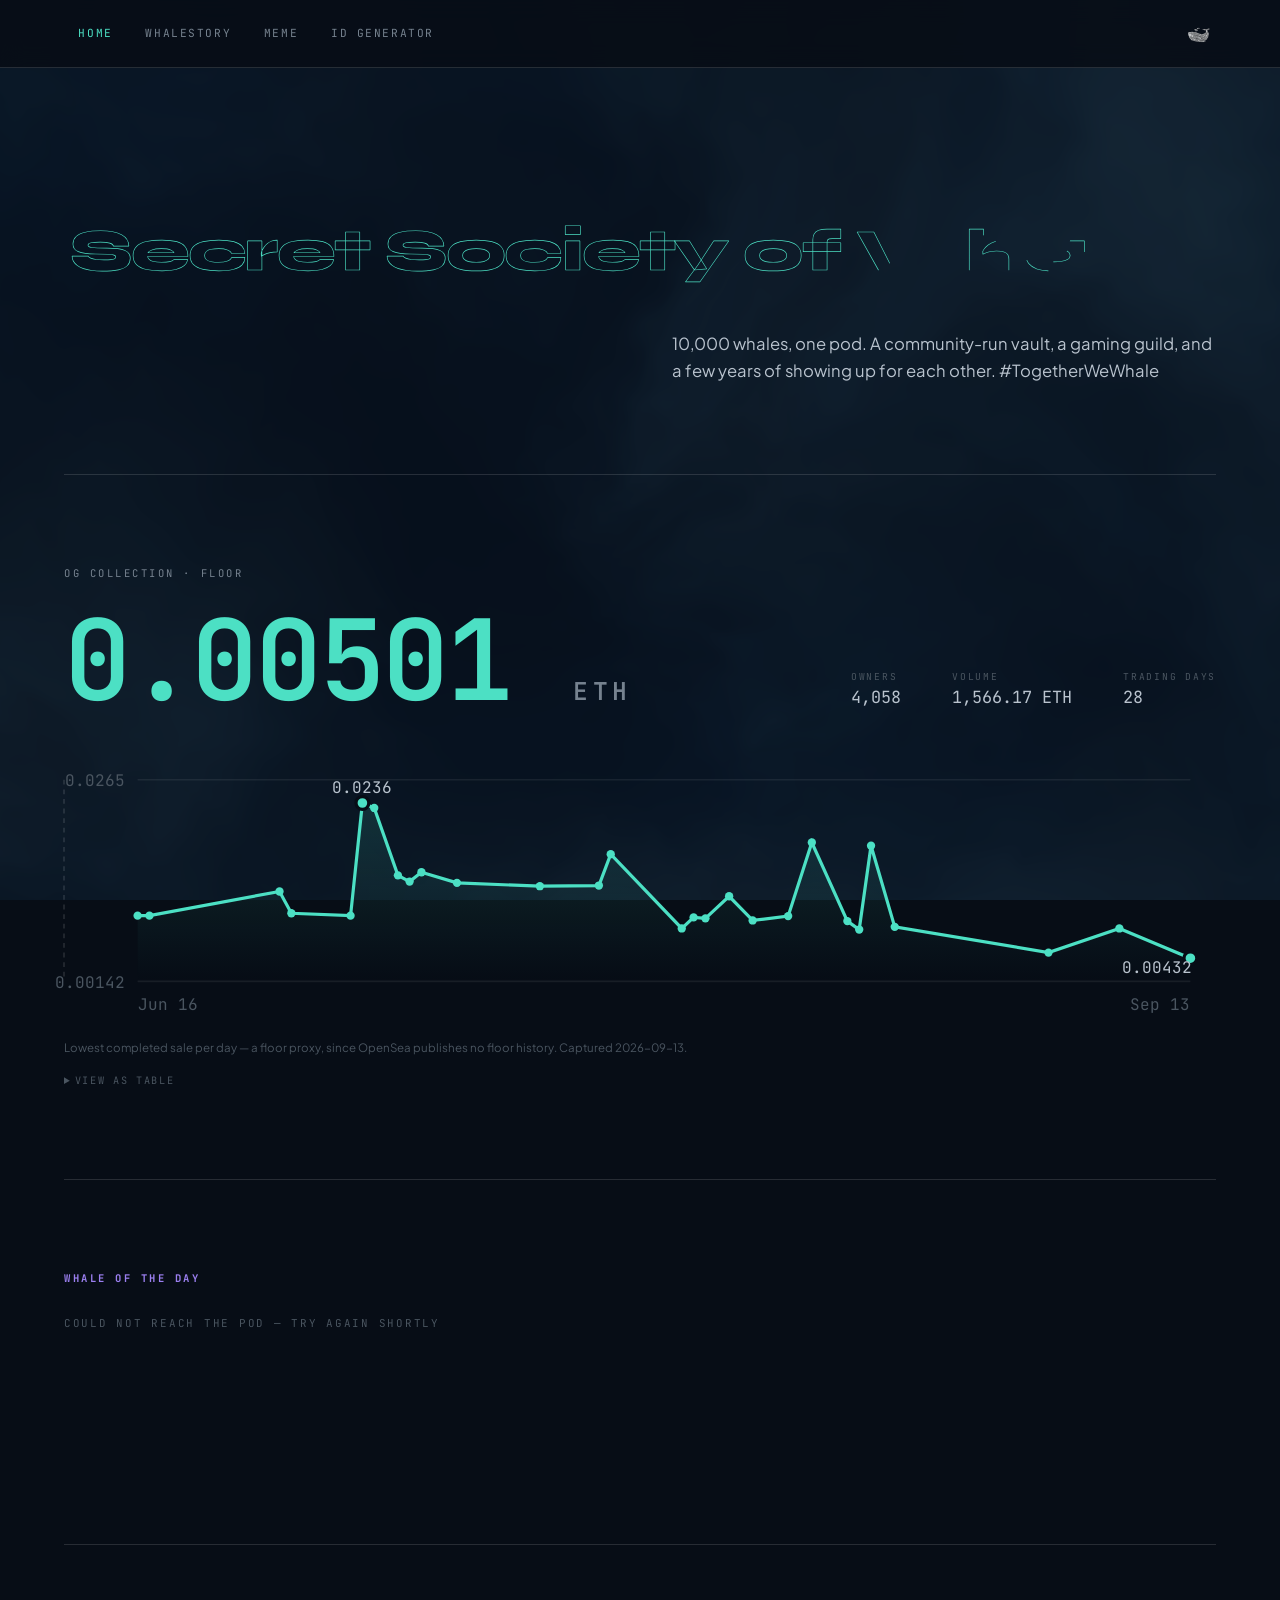
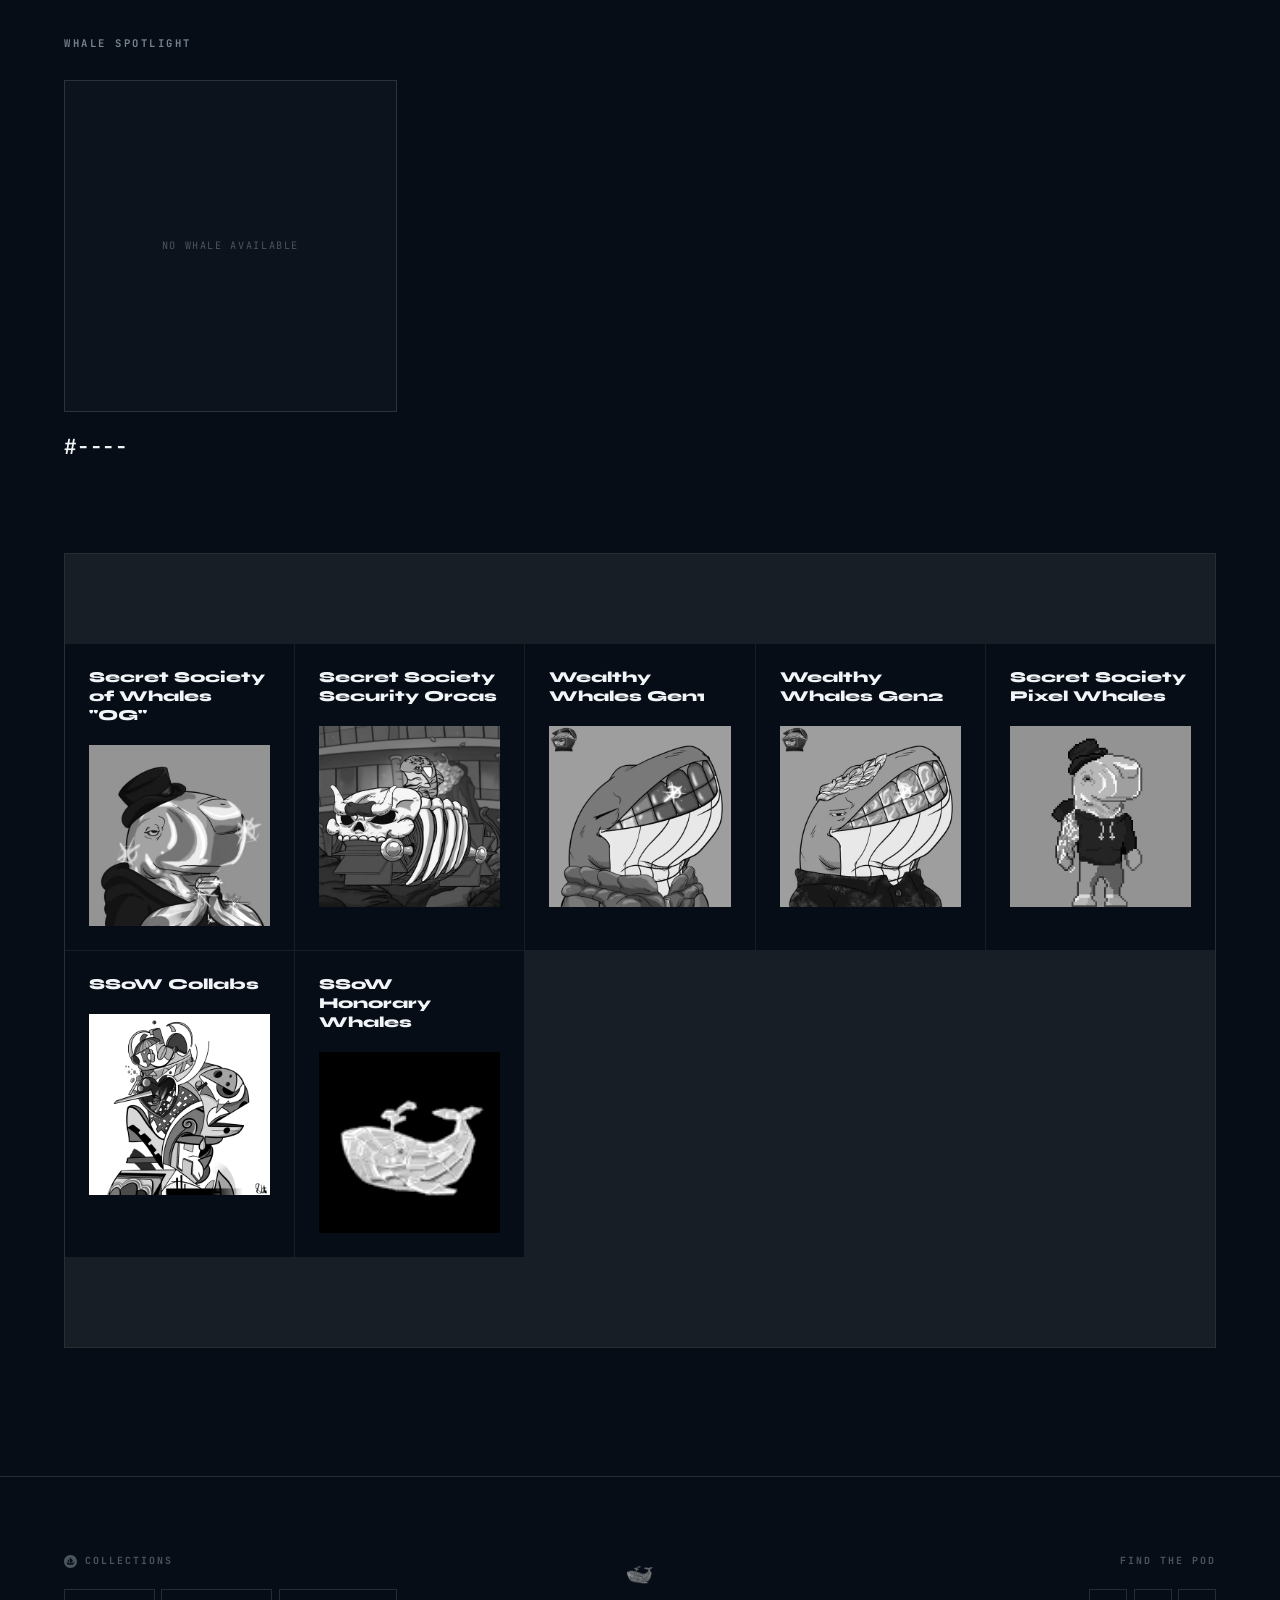
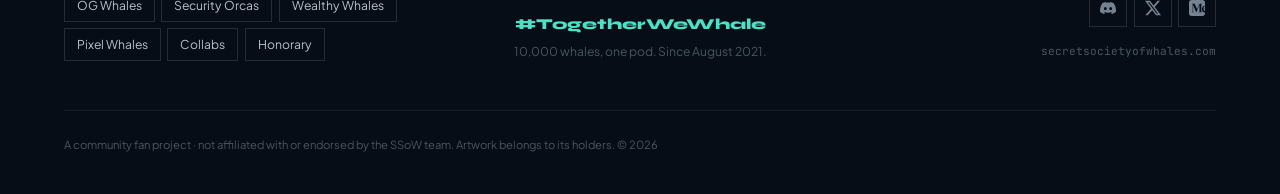
==== index.html @ b6067ace "Secret Society of Whales fan site Four static pages: home (floor chart, whale of the day, spotlight)" ====
<!DOCTYPE html>
<html lang="en">
<head>
    <meta charset="UTF-8">
    <meta name="viewport" content="width=device-width, initial-scale=1.0">
    <title>Secret Society of Whales</title>
    <link rel="icon" type="image/png" sizes="32x32" href="images/favicon-32.png">
    <link rel="apple-touch-icon" sizes="180x180" href="images/favicon-180.png">
    <link rel="stylesheet" href="base.css">
    <link rel="stylesheet" href="index.css">
    <script>
        /* Runs before <body> paints: if the boot screen already played
           this session, mark the document so CSS skips it outright.
           Deferring this to a file would flash the intro on every page. */
        try {
            if (sessionStorage.getItem('ssow-booted')) {
                document.documentElement.classList.add('booted');
            }
            sessionStorage.setItem('ssow-booted', '1');
        } catch (e) { /* private mode - the intro just plays again */ }
    </script>
</head>
<body>
<div class="Boot" aria-hidden="true">
    <div class="Boot-inner">
        <p class="Boot-mark">Secret Society of Whales</p>
        <div class="Boot-bar"><span></span></div>
    </div>
</div>
<div class="Watercolor" data-watercolor data-cursor="true" data-color1="#0e3a63" data-color2="#5ba3c9" data-opacity="0.38" aria-hidden="true"></div>

<header>

    <nav>
        <a href="index.html" aria-current="page">Home</a>
        <a href="history.html">Whalestory</a>
        <a href="meme.html">Meme</a>
        <a href="idcard.html">ID Generator</a>
        <a class="Nav-logo" href="index.html">
            <img src="images/OG_logo.png" alt="Secret Society of Whales &mdash; home">
        </a>
    </nav>
    
</header>

<main>
    <section class="Intro">
        <h1 data-stroke-text>Secret Society of Whales</h1>
        <p class="Tagline">
            10,000 whales, one pod. A community-run vault, a gaming guild, and a
            few years of showing up for each other. #TogetherWeWhale
        </p>
    </section>

    <section class="Floor" data-floor-chart aria-label="OG collection floor price"></section>

    <section class="Daily" data-whale-of-the-day aria-label="Whale of the day"></section>

    <section class="Spotlight" data-spotlight aria-label="Random whale spotlight">
        <h2>Whale Spotlight</h2>

        <div class="Spotlight-frame">
            <img class="Spotlight-img" src="" alt="">
            <p class="Spotlight-empty">no whale available</p>
        </div>

        <p class="Spotlight-meta">
            <a class="Spotlight-link" href="https://opensea.io/collection/secretsocietyofwhales">
                <span class="Spotlight-id">#----</span>
            </a>
        </p>
    </section>

    <section class="Collection">
        <div class="OG-Whales">
            <a href="https://opensea.io/collection/secretsocietyofwhales">Secret Society of Whales "OG"
                <img src="images/champ.avif" alt="A Secret Society of Whales OG whale" loading="lazy">
            </a>
        </div>
        <div class="Orcas">
            <a href="https://opensea.io/collection/secret-society-security-orcas">Secret Society Security Orcas
                <img src="images/orca.avif" alt="A Secret Society Security Orca" loading="lazy">
            </a>
        </div>
        <div class="WWGen1">
            <a href="https://opensea.io/collection/ssowwealthywhales">Wealthy Whales Gen1
                <img src="images/wealthy-whale-gen1.avif" alt="A Wealthy Whales Gen1 whale" loading="lazy">
            </a>
        </div>
        <div class="WWgen2">
            <a href="https://opensea.io/collection/wealthy-whales-gen2">Wealthy Whales Gen2
                <img src="images/wealthy-whale-gen2.avif" alt="A Wealthy Whales Gen2 whale" loading="lazy">
            </a>
        </div>
        <div class="Pixel-Whales">
            <a href="https://opensea.io/collection/secret-society-pixel-whales">Secret Society Pixel Whales
                <img src="images/pixel-champ.avif" alt="A Secret Society Pixel Whale" loading="lazy">
            </a>
        </div>
        <div class="Collabs">
            <a href="https://opensea.io/collection/ssow-collabs">SSoW Collabs
                <img src="images/ssow-collab.avif" alt="An SSoW Collabs piece" loading="lazy">
            </a>
        </div>
        <div class="Honorary-Whales">
            <a href="https://opensea.io/collection/ssowhonorarywhales">SSoW Honorary Whales
                <img src="images/honorary-whales.avif" alt="An SSoW Honorary Whale" loading="lazy">
            </a>
        </div>
    </section>
</main>

<footer class="Footer" data-footer></footer>

<script src="https://cdnjs.cloudflare.com/ajax/libs/gsap/3.12.5/gsap.min.js"></script>
<script src="strokeText.js"></script>
<script src="whale.js"></script>
<script src="whaleoftheday.js"></script>
<script src="data/floor.js"></script>
<script src="floorchart.js"></script>
<script src="spotlight.js"></script>
<script src="watercolor.js"></script>
<script src="footer.js"></script>
<script src="data/gold.js"></script>
<script src="easteregg.js"></script>
</body>
</html>
---- base.css ----
@import url('https://fonts.googleapis.com/css2?family=JetBrains+Mono:wght@400;600&family=Plus+Jakarta+Sans:ital,wght@0,400;0,500;0,700;1,400&family=Syne:wght@700;800&display=swap');

/* ============================================================
   Secret Society of Whales — shared base

   Everything every page has in common: tokens, reset, nav,
   footer, the watercolor wash, the boot screen and the golden
   whale. Page sheets load AFTER this one and only carry what is
   unique to that page.

   This file exists because the same nav and footer rules used to
   live in four stylesheets, and edits kept landing in three of
   them. That is how the Download buttons ended up unstyled for
   several rounds — a class rename reached the markup and only
   part of the CSS.

   Style: big type, high contrast, hard edges. No border-radius
   anywhere, no glass panels, no glows. Blocks are separated by
   hairlines; one accent, used sparingly.
   ============================================================ */

:root {
    /* ink ramp */
    --ink:           #f2f5f8;
    --ink-2:         #b9c3ce;
    --ink-3:         #76828f;
    --ink-4:         #4a5560;

    /* surfaces */
    --bg:            #070d16;
    --surface:       rgba(255, 255, 255, 0.028);
    --surface-2:     rgba(255, 255, 255, 0.055);
    --rule:          rgba(255, 255, 255, 0.13);
    --rule-soft:     rgba(255, 255, 255, 0.07);

    /* accent — rationed: numbers, labels, hover, and nothing else */
    --accent:        #4ce0c4;
    --accent-bright: #7ef4dc;
    --accent-line:   rgba(76, 224, 196, 0.35);
    --accent-glow:   rgba(76, 224, 196, 0.18);
    --accent-wash:   rgba(76, 224, 196, 0.08);

    /* secondary — marks the featured / selected thing */
    --amethyst:      #9b7ff0;
    --amethyst-line: rgba(155, 127, 240, 0.4);
    --amethyst-wash: rgba(155, 127, 240, 0.1);

    /* status */
    --surf:          #8fc7d8;
    --warn:          #e0a84a;
    --error:         #e0664a;

    /* aliases kept so components written against the old names
       keep working without a second rename pass */
    --abyss:         #070d16;
    --deep:          #0d1624;
    --midnight:      #0d1624;
    --panel:         rgba(255, 255, 255, 0.04);
    --panel-soft:    rgba(255, 255, 255, 0.028);
    --text:          #f2f5f8;
    --text-soft:     #b9c3ce;
    --text-muted:    #76828f;
    --text-faint:    #4a5560;

    --font-display:  'Syne', 'Trebuchet MS', sans-serif;
    --font-body:     'Plus Jakarta Sans', 'Segoe UI', system-ui, sans-serif;
    --font-mono:     'JetBrains Mono', ui-monospace, 'Cascadia Mono', monospace;

    --gutter: clamp(1.25rem, 5vw, 5rem);
}

* { margin: 0; padding: 0; box-sizing: border-box; }

html { scroll-behavior: smooth; }

body {
    min-height: 100vh;
    font-family: var(--font-body);
    font-size: 1rem;
    line-height: 1.6;
    color: var(--ink);
    background: var(--bg);
    -webkit-font-smoothing: antialiased;
}

::selection { background: var(--accent); color: var(--bg); }

main {
    max-width: 1500px;
    margin: 0 auto;
    padding: 0 var(--gutter) 8rem;
}

/* ------------------------------------------------------------
   Watercolor — texture, not a feature
   ------------------------------------------------------------ */

.Watercolor {
    position: fixed;
    inset: 0;
    z-index: -1;
    pointer-events: none;
    overflow: hidden;
    opacity: 0.45;
}

.Watercolor-canvas { display: block; width: 100%; height: 100%; }

/* ------------------------------------------------------------
   Nav — a rule with words on it
   ------------------------------------------------------------ */

nav {
    position: -webkit-sticky;
    position: sticky;
    top: 0;
    z-index: 1000;
    display: flex;
    align-items: center;
    gap: 0.25rem;
    height: 68px;
    padding: 0 var(--gutter);
    background: rgba(7, 13, 22, 0.88);
    -webkit-backdrop-filter: blur(12px);
    backdrop-filter: blur(12px);
    border-bottom: 1px solid var(--rule);
}

nav a {
    padding: 0.5rem 0.9rem;
    font-family: var(--font-mono);
    font-size: 0.7rem;
    letter-spacing: 0.14em;
    text-transform: uppercase;
    color: var(--ink-3);
    text-decoration: none;
    transition: color 0.18s ease;
}

nav a:hover,
nav a:focus-visible { color: var(--ink); }

/* one rule for every page, driven by the markup rather than by a
   per-page href selector */
nav a[aria-current="page"] { color: var(--accent); }

.Nav-logo { margin-left: auto; padding: 0; line-height: 0; }

.Nav-logo img {
    display: block;
    width: 34px;
    height: auto;
    filter: grayscale(1) contrast(1.2);
    opacity: 0.75;
    transition: opacity 0.18s ease, filter 0.18s ease;
}

.Nav-logo:hover img,
.Nav-logo:focus-visible img { opacity: 1; filter: none; }

/* ------------------------------------------------------------
   Shared controls
   ------------------------------------------------------------ */

.Btn {
    padding: 0.7rem 1.4rem;
    font-family: var(--font-mono);
    font-size: 0.66rem;
    letter-spacing: 0.16em;
    text-transform: uppercase;
    color: var(--ink);
    background: none;
    border: 1px solid var(--rule);
    border-radius: 0;
    cursor: pointer;
    transition: all 0.18s ease;
}

.Btn:hover:not(:disabled),
.Btn:focus-visible:not(:disabled) {
    color: var(--bg);
    background: var(--ink);
    border-color: var(--ink);
}

.Btn:disabled { opacity: 0.35; cursor: not-allowed; }

.Btn--primary {
    width: 100%;
    color: var(--bg);
    background: var(--accent);
    border-color: var(--accent);
}

.Btn--primary:hover:not(:disabled),
.Btn--primary:focus-visible:not(:disabled) {
    background: var(--accent-bright);
    border-color: var(--accent-bright);
    color: var(--bg);
}

.Btn--ghost { width: 100%; color: var(--ink-3); }

/* ------------------------------------------------------------
   Section label — the small mono caps used on every page
   ------------------------------------------------------------ */

.Label,
.Floor-label,
.Daily-heading,
.Spotlight h2 {
    font-family: var(--font-mono);
    font-size: 0.66rem;
    letter-spacing: 0.24em;
    text-transform: uppercase;
    color: var(--ink-3);
    text-align: left;
    margin: 0 0 1.75rem;
}

/* ------------------------------------------------------------
   Footer
   ------------------------------------------------------------ */

.Footer {
    padding: clamp(3rem, 6vw, 5rem) var(--gutter) 2.5rem;
    border-top: 1px solid var(--rule);
}

.Footer-inner {
    display: grid;
    grid-template-columns: 1fr auto 1fr;
    gap: 3rem;
    align-items: start;
    max-width: 1500px;
    margin: 0 auto;
}

.Footer-heading {
    display: flex;
    align-items: center;
    gap: 0.5rem;
    margin-bottom: 1.25rem;
    font-family: var(--font-mono);
    font-size: 0.62rem;
    letter-spacing: 0.2em;
    text-transform: uppercase;
    color: var(--ink-4);
}

.Footer-col--end .Footer-heading { justify-content: flex-end; }
.Footer-heading svg { width: 13px; height: 13px; flex-shrink: 0; }

.Footer-links { display: flex; flex-wrap: wrap; gap: 0.4rem; list-style: none; }

.Footer-links a {
    display: inline-block;
    padding: 0.35rem 0.75rem;
    font-size: 0.76rem;
    color: var(--ink-2);
    text-decoration: none;
    border: 1px solid var(--rule);
    transition: all 0.18s ease;
}

.Footer-links a:hover,
.Footer-links a:focus-visible {
    color: var(--bg);
    background: var(--ink);
    border-color: var(--ink);
}

.Footer-col--center { text-align: center; }
.Footer-col--end { text-align: right; }

.Footer-mark { width: 40px; height: auto; margin: 0 auto 0.75rem;
               filter: grayscale(1); opacity: 0.6; }

.Footer-motto {
    font-family: var(--font-display);
    font-size: 0.95rem;
    font-weight: 800;
    color: var(--accent);
}

.Footer-blurb { margin-top: 0.35rem; font-size: 0.76rem; color: var(--ink-4); }

.Footer-socials { display: flex; gap: 0.4rem; justify-content: flex-end; }

.Footer-social {
    display: inline-flex;
    align-items: center;
    justify-content: center;
    width: 38px;
    height: 38px;
    color: var(--ink-3);
    border: 1px solid var(--rule);
    transition: all 0.18s ease;
}

.Footer-social svg { width: 16px; height: 16px; }

.Footer-social:hover,
.Footer-social:focus-visible {
    color: var(--bg);
    background: var(--ink);
    border-color: var(--ink);
}

.Footer-site {
    display: inline-block;
    margin-top: 1rem;
    font-family: var(--font-mono);
    font-size: 0.7rem;
    color: var(--ink-4);
    text-decoration: none;
}

.Footer-site:hover { color: var(--accent); }

.Footer-legal {
    max-width: 1500px;
    margin: 3rem auto 0;
    padding-top: 1.5rem;
    font-size: 0.7rem;
    line-height: 1.7;
    color: var(--ink-4);
    border-top: 1px solid var(--rule-soft);
}

/* ------------------------------------------------------------
   Golden whale easter egg
   ------------------------------------------------------------ */

.Golden {
    position: fixed;
    z-index: 900;
    pointer-events: none;
    opacity: 0;
    transform: translateY(14px) scale(0.9);
    transition: opacity 0.6s ease, transform 0.6s ease;
}

.Golden.is-visible { opacity: 1; transform: translateY(0) scale(1); }

.Golden-whale {
    display: block;
    width: 64px;
    padding: 0;
    background: none;
    border: 0;
    cursor: pointer;
    pointer-events: auto;
    filter: drop-shadow(0 0 10px rgba(232, 200, 90, 0.32))
            drop-shadow(0 4px 9px rgba(0, 0, 0, 0.45));
    animation: goldenBob 4s ease-in-out infinite;
    transition: transform 0.25s ease;
}

.Golden-whale:hover,
.Golden-whale:focus-visible { transform: scale(1.12) rotate(-3deg); }

.Golden-img { display: block; width: 100%; height: auto; }

@keyframes goldenBob {
    0%, 100% { transform: translateY(0); }
    50%      { transform: translateY(-9px); }
}

.Golden.is-popped .Golden-whale {
    animation: goldenPop 0.42s cubic-bezier(0.3, 1.4, 0.5, 1) forwards;
    pointer-events: none;
}

@keyframes goldenPop {
    0%   { transform: scale(1);    opacity: 1; }
    35%  { transform: scale(1.38); opacity: 1; }
    100% { transform: scale(0.15); opacity: 0; }
}

.Golden-ring {
    position: absolute;
    top: 50%;
    left: 50%;
    width: 22px;
    height: 22px;
    margin: -11px 0 0 -11px;
    border: 2px solid rgba(232, 200, 90, 0.9);
    border-radius: 50%;
    pointer-events: none;
    animation: goldenRing 0.5s ease-out forwards;
}

@keyframes goldenRing {
    from { transform: scale(0.35); opacity: 0.9; }
    to   { transform: scale(5.5);  opacity: 0; }
}

/* ------------------------------------------------------------
   Boot screen

   Pure CSS: it wipes itself away on a timer, so if JS never runs
   the site is still reachable. Script only skips it on later
   pages in the session, via the inline snippet in each <head>.
   ------------------------------------------------------------ */

.Boot {
    position: fixed;
    inset: 0;
    z-index: 5000;
    display: grid;
    place-items: center;
    background: var(--bg);
    animation: bootOut 0.75s cubic-bezier(0.7, 0, 0.3, 1) 1.9s forwards;
}

html.booted .Boot { display: none; }

@keyframes bootOut { to { transform: translateY(-101%); visibility: hidden; } }

.Boot-inner { width: min(560px, 78vw); text-align: left; }

.Boot-mark {
    font-family: var(--font-mono);
    font-size: clamp(0.6rem, 1.6vw, 0.78rem);
    letter-spacing: 0.34em;
    text-transform: uppercase;
    color: var(--ink);
    opacity: 0;
    animation: bootIn 0.6s ease 0.15s forwards;
}

.Boot-bar { height: 1px; margin-top: 1.4rem; background: rgba(255, 255, 255, 0.14); }

.Boot-bar span {
    display: block;
    height: 100%;
    width: 0;
    background: var(--accent);
    animation: bootFill 1.7s cubic-bezier(0.4, 0, 0.2, 1) 0.15s forwards;
}

@keyframes bootIn   { to { opacity: 1; } }
@keyframes bootFill { to { width: 100%; } }

/* ------------------------------------------------------------
   Small screens
   ------------------------------------------------------------ */

@media (max-width: 820px) {
    .Footer-inner { grid-template-columns: 1fr; gap: 2.25rem; }
    .Footer-col--center, .Footer-col--end { text-align: left; }
    .Footer-col--end .Footer-heading { justify-content: flex-start; }
    .Footer-socials { justify-content: flex-start; }
    .Footer-mark { margin: 0 0 0.75rem; }
}

@media (max-width: 620px) {
    nav { height: auto; flex-wrap: wrap; padding: 0.6rem var(--gutter); }
    nav a { font-size: 0.62rem; padding: 0.4rem 0.5rem; }
    .Golden-whale { width: 46px; }
}

@media (prefers-reduced-motion: reduce) {
    html { scroll-behavior: auto; }
    .Boot { display: none; }
    *, *::before, *::after { animation: none !important; transition: none !important; }
}
---- index.css ----
/* ============================================================
   Home — loads after base.css
   Hero, floor panel, whale of the day, spotlight, collections.
   ============================================================ */

/* every block separated by a hairline, nothing floats */
.Floor, .Daily, .Spotlight, .Collection {
    padding: clamp(3rem, 7vw, 6rem) 0;
    border-top: 1px solid var(--rule);
}

/* ------------------------------------------------------------
   Hero — the type is the design
   ------------------------------------------------------------ */

.Intro {
    padding: clamp(4rem, 11vw, 9rem) 0 clamp(3rem, 7vw, 6rem);
    text-align: left;
}

.Intro h1 {
    font-family: var(--font-display);
    font-size: clamp(2.75rem, 11vw, 9rem);
    font-weight: 800;
    line-height: 0.88;
    letter-spacing: -0.035em;
    color: var(--ink);
}

.Intro h1 .stroke-text { display: block; width: 100%; margin: 0; line-height: 0; }
.Intro h1 .stroke-text__svg { display: block; width: 100%; height: auto; overflow: visible; }

/* tagline offset right — the asymmetry is the point */
.Intro .Tagline {
    max-width: 34rem;
    margin: clamp(1.5rem, 3vw, 2.5rem) 0 0 auto;
    font-size: clamp(0.95rem, 1.3vw, 1.1rem);
    line-height: 1.65;
    color: var(--ink-2);
}

/* ------------------------------------------------------------
   Floor — the number is enormous, the chart is a footnote
   ------------------------------------------------------------ */

.Floor-head {
    display: grid;
    grid-template-columns: 1fr auto;
    gap: 2rem;
    align-items: end;
    margin-bottom: 2.5rem;
}

.Floor-hero {
    font-family: var(--font-mono);
    font-size: clamp(3rem, 9vw, 7rem);
    font-weight: 600;
    line-height: 0.9;
    letter-spacing: -0.03em;
    color: var(--accent);
}

.Floor-unit { font-size: 0.22em; letter-spacing: 0.18em; color: var(--ink-3); }

.Floor-stats { display: flex; gap: clamp(1.5rem, 4vw, 4rem); }
.Floor-stats dt { font-family: var(--font-mono); font-size: 0.6rem;
                  letter-spacing: 0.18em; text-transform: uppercase; color: var(--ink-4); }
.Floor-stats dd { font-family: var(--font-mono); font-size: 1.05rem; color: var(--ink-2); }

.Floor-figure { position: relative; margin: 0; }
.Floor-svg { display: block; width: 100%; height: auto; overflow: visible; }

.Floor-grid    { stroke: var(--rule-soft); stroke-width: 1; }
.Floor-axis    { fill: var(--ink-4); font-family: var(--font-mono); font-size: 10px; }
.Floor-area    { fill: url(#floorFill); opacity: 0.5; }
.Floor-line    { fill: none; stroke: var(--accent); stroke-width: 2; }
.Floor-dot     { fill: var(--accent); }
.Floor-dot.is-edge { stroke: var(--bg); stroke-width: 2; }
.Floor-callout { fill: var(--ink-2); font-family: var(--font-mono); font-size: 10px; }
.Floor-cross   { stroke: var(--rule); stroke-width: 1; stroke-dasharray: 3 3; }

.Floor-caption { margin-top: 1rem; max-width: 44rem; font-size: 0.72rem;
                 line-height: 1.6; color: var(--ink-4); }

.Floor-tip {
    position: absolute;
    z-index: 5;
    transform: translate(-50%, -140%);
    padding: 0.4rem 0.65rem;
    white-space: nowrap;
    pointer-events: none;
    background: var(--bg);
    border: 1px solid var(--accent-line);
}
.Floor-tip[hidden] { display: none; }
.Floor-tip strong { display: block; font-family: var(--font-mono); font-size: 0.8rem; color: var(--accent); }
.Floor-tip span   { font-family: var(--font-mono); font-size: 0.65rem; color: var(--ink-4); }

.Floor-data { margin-top: 1rem; font-size: 0.78rem; color: var(--ink-3); }
.Floor-data summary { cursor: pointer; font-family: var(--font-mono); font-size: 0.64rem;
                      letter-spacing: 0.16em; text-transform: uppercase; color: var(--ink-4); }
.Floor-data table { width: 100%; margin-top: 1rem; border-collapse: collapse;
                    font-family: var(--font-mono); font-size: 0.72rem; }
.Floor-data th, .Floor-data td { padding: 0.35rem 0.5rem; text-align: left;
                                 border-bottom: 1px solid var(--rule-soft); }
.Floor-data th { color: var(--ink-4); font-weight: 400; }

.Floor-empty { padding: 2rem 0; font-family: var(--font-mono); font-size: 0.7rem;
               letter-spacing: 0.16em; text-transform: uppercase; color: var(--ink-4); }

/* ------------------------------------------------------------
   Whale of the Day — image hard left, data hard right
   ------------------------------------------------------------ */

.Daily-heading { color: var(--amethyst); }

.Daily-panel {
    display: grid;
    grid-template-columns: minmax(200px, 320px) 1fr;
    gap: clamp(1.5rem, 4vw, 3.5rem);
    align-items: start;
}

.Daily-panel.is-loading { grid-template-columns: 1fr; min-height: 140px; }

.Daily-loading { font-family: var(--font-mono); font-size: 0.68rem;
                 letter-spacing: 0.16em; text-transform: uppercase; color: var(--ink-4); }

.Daily-art img { display: block; width: 100%; aspect-ratio: 1;
                 object-fit: cover; filter: grayscale(0.15); }

.Daily-date { font-family: var(--font-mono); font-size: 0.64rem;
              letter-spacing: 0.2em; color: var(--ink-4); }

.Daily-id {
    margin: 0.1rem 0 1.5rem;
    font-family: var(--font-mono);
    font-size: clamp(2.5rem, 7vw, 5.5rem);
    font-weight: 600;
    line-height: 0.9;
    letter-spacing: -0.03em;
    color: var(--ink);
}

/* cells divided by rules rather than floating chips */
.Daily-traits { display: flex; flex-wrap: wrap; list-style: none;
                margin-bottom: 2rem; border-top: 1px solid var(--rule-soft); }

.Daily-trait { display: flex; flex-direction: column; gap: 0.15rem;
               padding: 0.7rem 1.1rem 0.7rem 0; margin-right: 1.1rem;
               border-right: 1px solid var(--rule-soft); }

.Daily-traitType { font-family: var(--font-mono); font-size: 0.55rem;
                   letter-spacing: 0.16em; text-transform: uppercase; color: var(--ink-4); }
.Daily-traitValue { font-size: 0.85rem; font-weight: 500; color: var(--ink-2); }

.Daily-actions { display: flex; flex-wrap: wrap; gap: 0.75rem; margin-bottom: 1.25rem; }

.Daily-link {
    padding: 0.7rem 1.5rem;
    font-family: var(--font-mono);
    font-size: 0.66rem;
    letter-spacing: 0.16em;
    text-transform: uppercase;
    color: var(--bg);
    text-decoration: none;
    background: var(--accent);
    border: 1px solid var(--accent);
    transition: background 0.18s ease, color 0.18s ease;
}
.Daily-link:hover { background: var(--accent-bright); border-color: var(--accent-bright); }
.Daily-link--ghost { color: var(--ink); background: none; border-color: var(--rule); }
.Daily-link--ghost:hover { color: var(--bg); background: var(--ink); border-color: var(--ink); }

.Daily-next { font-family: var(--font-mono); font-size: 0.64rem;
              letter-spacing: 0.16em; color: var(--ink-4); }
.Daily-clock { color: var(--amethyst); }

/* ------------------------------------------------------------
   Spotlight — a square, not a porthole
   ------------------------------------------------------------ */

.Spotlight { text-align: left; }

.Spotlight-frame {
    position: relative;
    width: clamp(220px, 26vw, 340px);
    aspect-ratio: 1;
    background: var(--surface);
    border: 1px solid var(--rule);
    overflow: hidden;
}

.Spotlight-img { position: absolute; inset: 0; width: 100%; height: 100%;
                 object-fit: cover; opacity: 0; transition: opacity 0.5s ease; }
.Spotlight-img.is-visible { opacity: 1; }

.Spotlight-empty {
    position: absolute; inset: 0;
    display: none; align-items: center; justify-content: center;
    font-family: var(--font-mono); font-size: 0.64rem;
    letter-spacing: 0.16em; text-transform: uppercase; color: var(--ink-4);
}
.Spotlight.is-empty .Spotlight-empty { display: flex; }

.Spotlight-meta { margin-top: 1.1rem; }
.Spotlight-link { font-family: var(--font-mono); font-size: 1.3rem; font-weight: 600;
                  letter-spacing: 0.04em; color: var(--ink); text-decoration: none; }
.Spotlight-link:hover { color: var(--accent); }

/* ------------------------------------------------------------
   Collections — a hard grid of squares, the gap IS the rule
   ------------------------------------------------------------ */

.Collection {
    display: grid;
    grid-template-columns: repeat(auto-fit, minmax(220px, 1fr));
    gap: 1px;
    background: var(--rule-soft);
    border: 1px solid var(--rule-soft);
}

.Collection > div { padding: 1.5rem; text-align: left; background: var(--bg);
                    transition: background 0.2s ease; }
.Collection > div:hover, .Collection > div:focus-within { background: var(--surface-2); }

.Collection a { display: block; font-family: var(--font-display); font-size: 0.95rem;
                font-weight: 800; line-height: 1.25; color: var(--ink); text-decoration: none; }
.Collection a:hover { color: var(--accent); }

.Collection img {
    display: block; width: 100%; height: auto; aspect-ratio: 1;
    margin: 1.25rem 0 0; object-fit: cover;
    filter: grayscale(1) contrast(1.05);
    transition: filter 0.3s ease;
}
.Collection > div:hover img { filter: none; }

.Collection img[src=""], .Collection img:not([src]) { display: none; }

.Collection > div:has(img[src=""])::after,
.Collection > div:has(img:not([src]))::after {
    content: "art pending";
    display: flex; align-items: center; justify-content: center;
    width: 100%; aspect-ratio: 1; margin-top: 1.25rem;
    font-family: var(--font-mono); font-size: 0.62rem;
    letter-spacing: 0.16em; text-transform: uppercase; color: var(--ink-4);
    background: var(--surface); border: 1px solid var(--rule-soft);
}

/* ------------------------------------------------------------
   Small screens
   ------------------------------------------------------------ */

@media (max-width: 900px) {
    .Daily-panel { grid-template-columns: 1fr; }
    .Daily-art img { max-width: 300px; }
    .Floor-head { grid-template-columns: 1fr; align-items: start; gap: 1.5rem; }
}

@media (max-width: 620px) {
    /* SVG text scales with the viewBox, so it needs scaling up in
       viewBox units to land near 10px on screen */
    .Floor-axis    { font-size: 21px; }
    .Floor-callout { font-size: 22px; }
    .Floor-dot     { r: 4; }
    .Floor-line    { stroke-width: 4; }
}
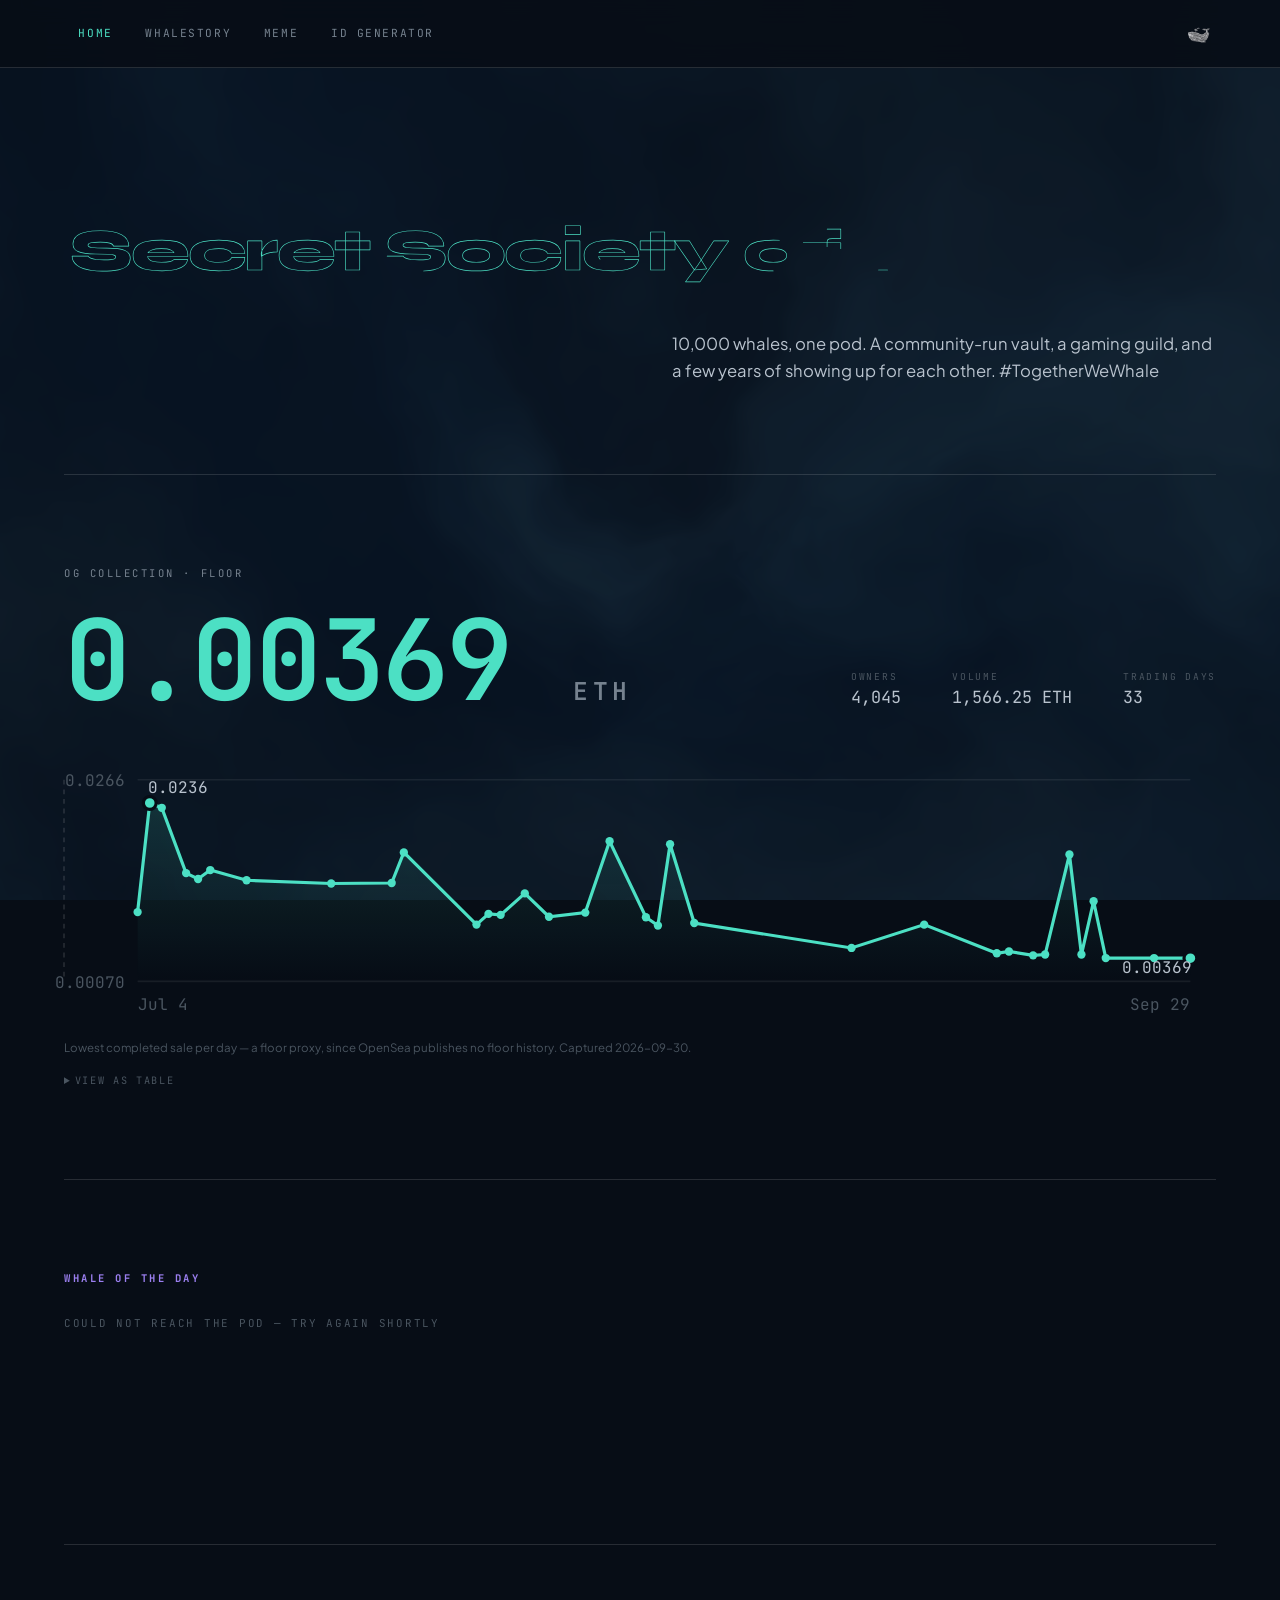
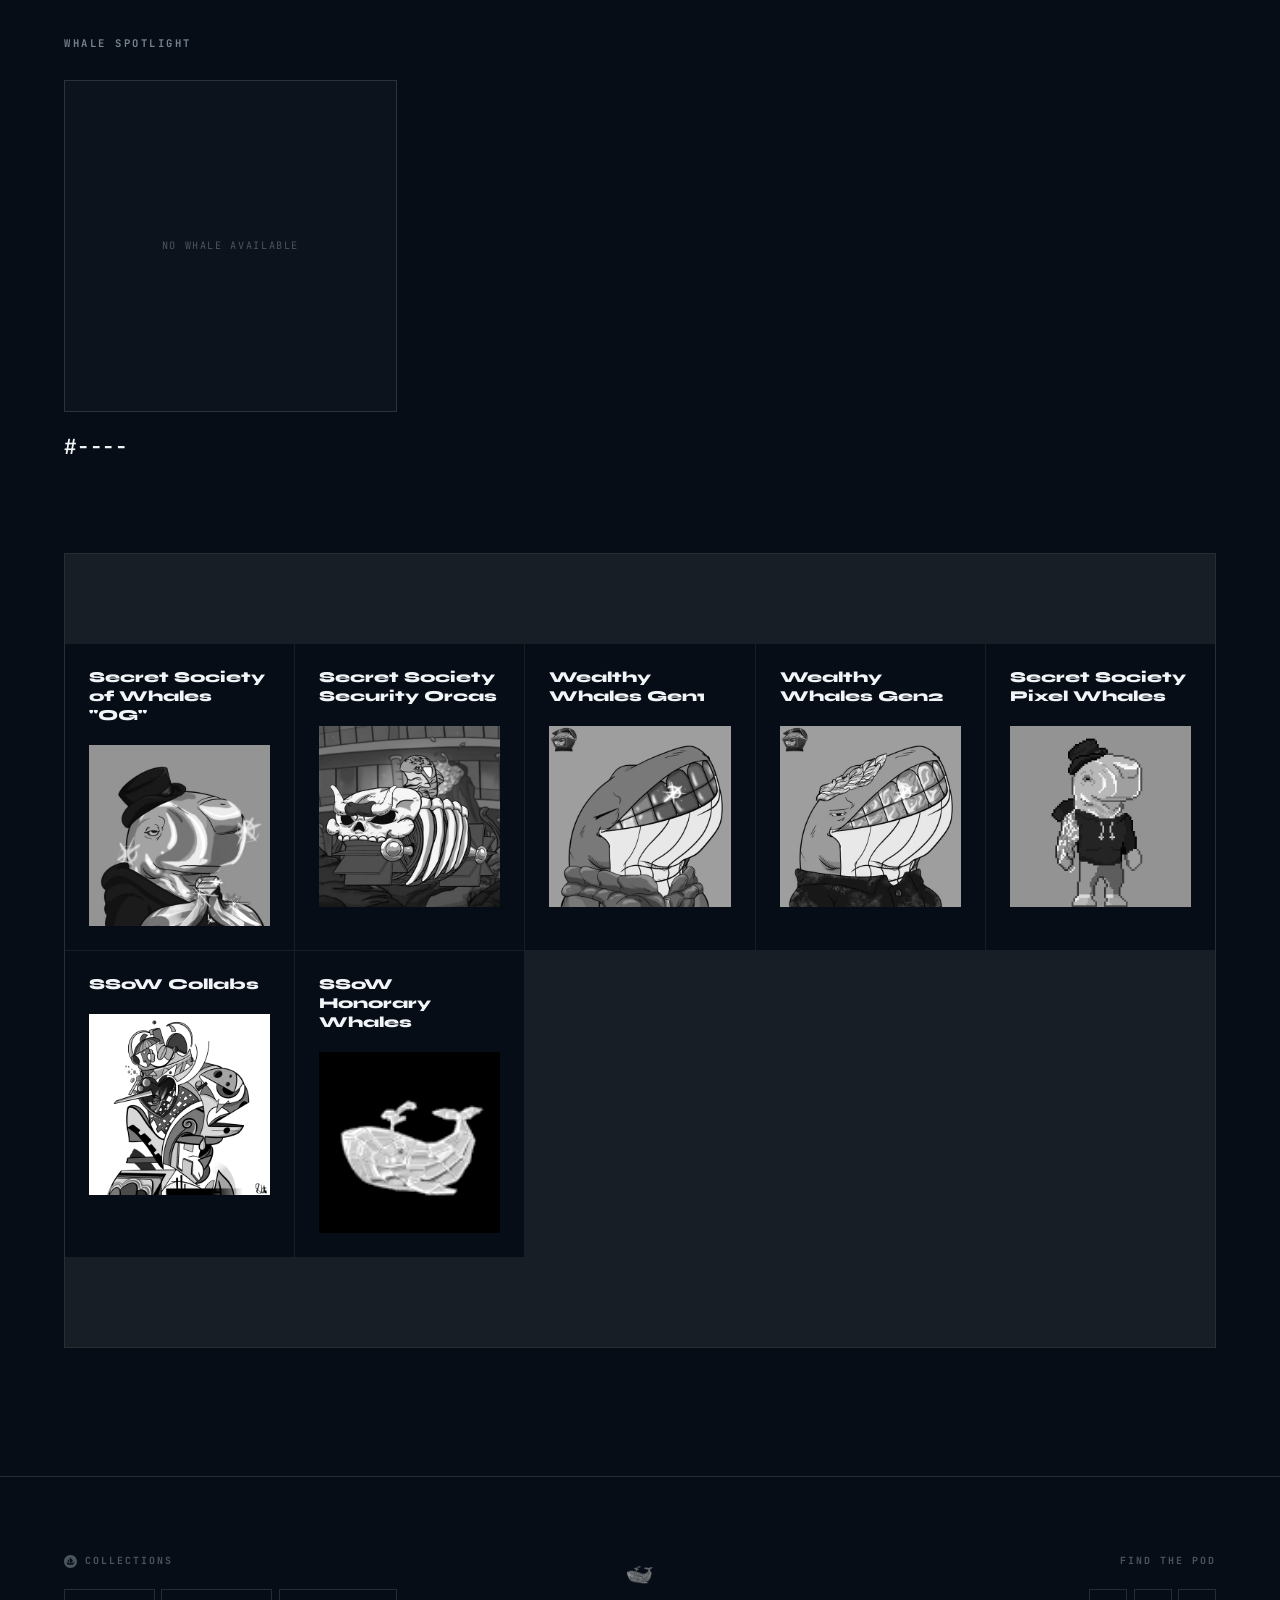
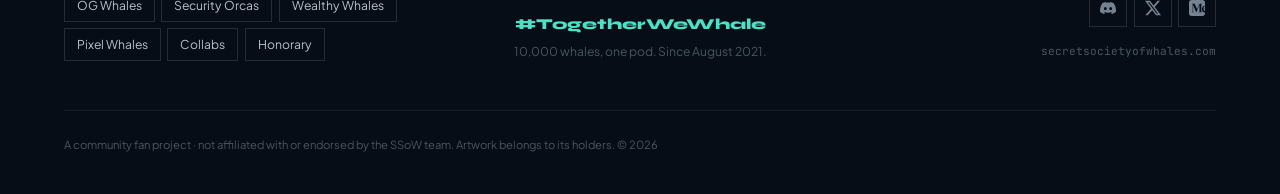
==== commit 30d5582c: "Make the site much lighter and faster Images: history photos only ever display as 168px squares, but" ====
--- a/index.html
+++ b/index.html
@@ -6,6 +6,8 @@
     <title>Secret Society of Whales</title>
     <link rel="icon" type="image/png" sizes="32x32" href="images/favicon-32.png">
     <link rel="apple-touch-icon" sizes="180x180" href="images/favicon-180.png">
+    <!-- whales load from IPFS; open that connection before any script asks -->
+    <link rel="preconnect" href="https://gateway.pinata.cloud" crossorigin>
     <link rel="stylesheet" href="base.css">
     <link rel="stylesheet" href="index.css">
     <script>
@@ -37,7 +39,7 @@
         <a href="meme.html">Meme</a>
         <a href="idcard.html">ID Generator</a>
         <a class="Nav-logo" href="index.html">
-            <img src="images/OG_logo.png" alt="Secret Society of Whales &mdash; home">
+            <img src="images/OG_logo-nav.webp" alt="Secret Society of Whales &mdash; home" width="34" height="29">
         </a>
     </nav>
     
@@ -112,16 +114,16 @@
 
 <footer class="Footer" data-footer></footer>
 
-<script src="https://cdnjs.cloudflare.com/ajax/libs/gsap/3.12.5/gsap.min.js"></script>
-<script src="strokeText.js"></script>
-<script src="whale.js"></script>
-<script src="whaleoftheday.js"></script>
-<script src="data/floor.js"></script>
-<script src="floorchart.js"></script>
-<script src="spotlight.js"></script>
-<script src="watercolor.js"></script>
-<script src="footer.js"></script>
-<script src="data/gold.js"></script>
-<script src="easteregg.js"></script>
+<script defer src="https://cdnjs.cloudflare.com/ajax/libs/gsap/3.12.5/gsap.min.js"></script>
+<script defer src="strokeText.js"></script>
+<script defer src="whale.js"></script>
+<script defer src="whaleoftheday.js"></script>
+<script defer src="data/floor.js"></script>
+<script defer src="floorchart.js"></script>
+<script defer src="spotlight.js"></script>
+<script defer src="watercolor.js"></script>
+<script defer src="footer.js"></script>
+<script defer src="data/gold.js"></script>
+<script defer src="easteregg.js"></script>
 </body>
 </html>
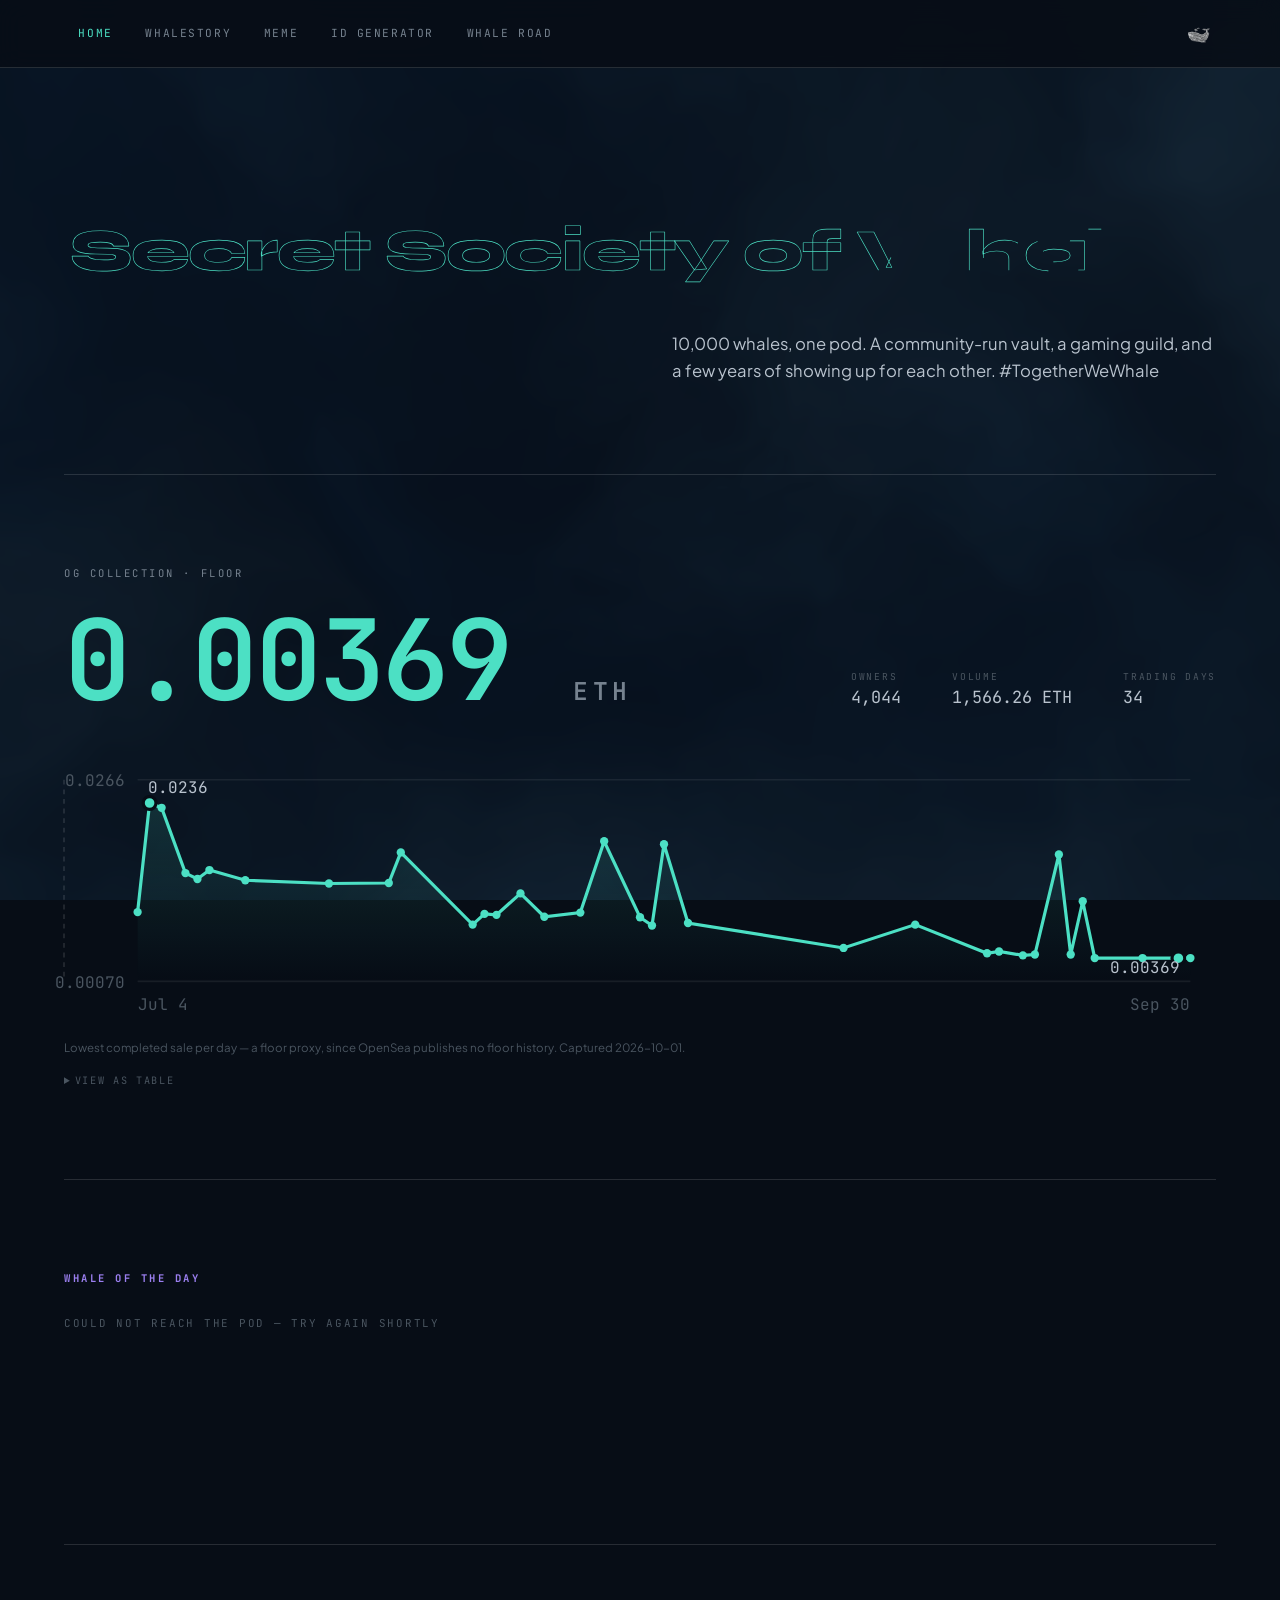
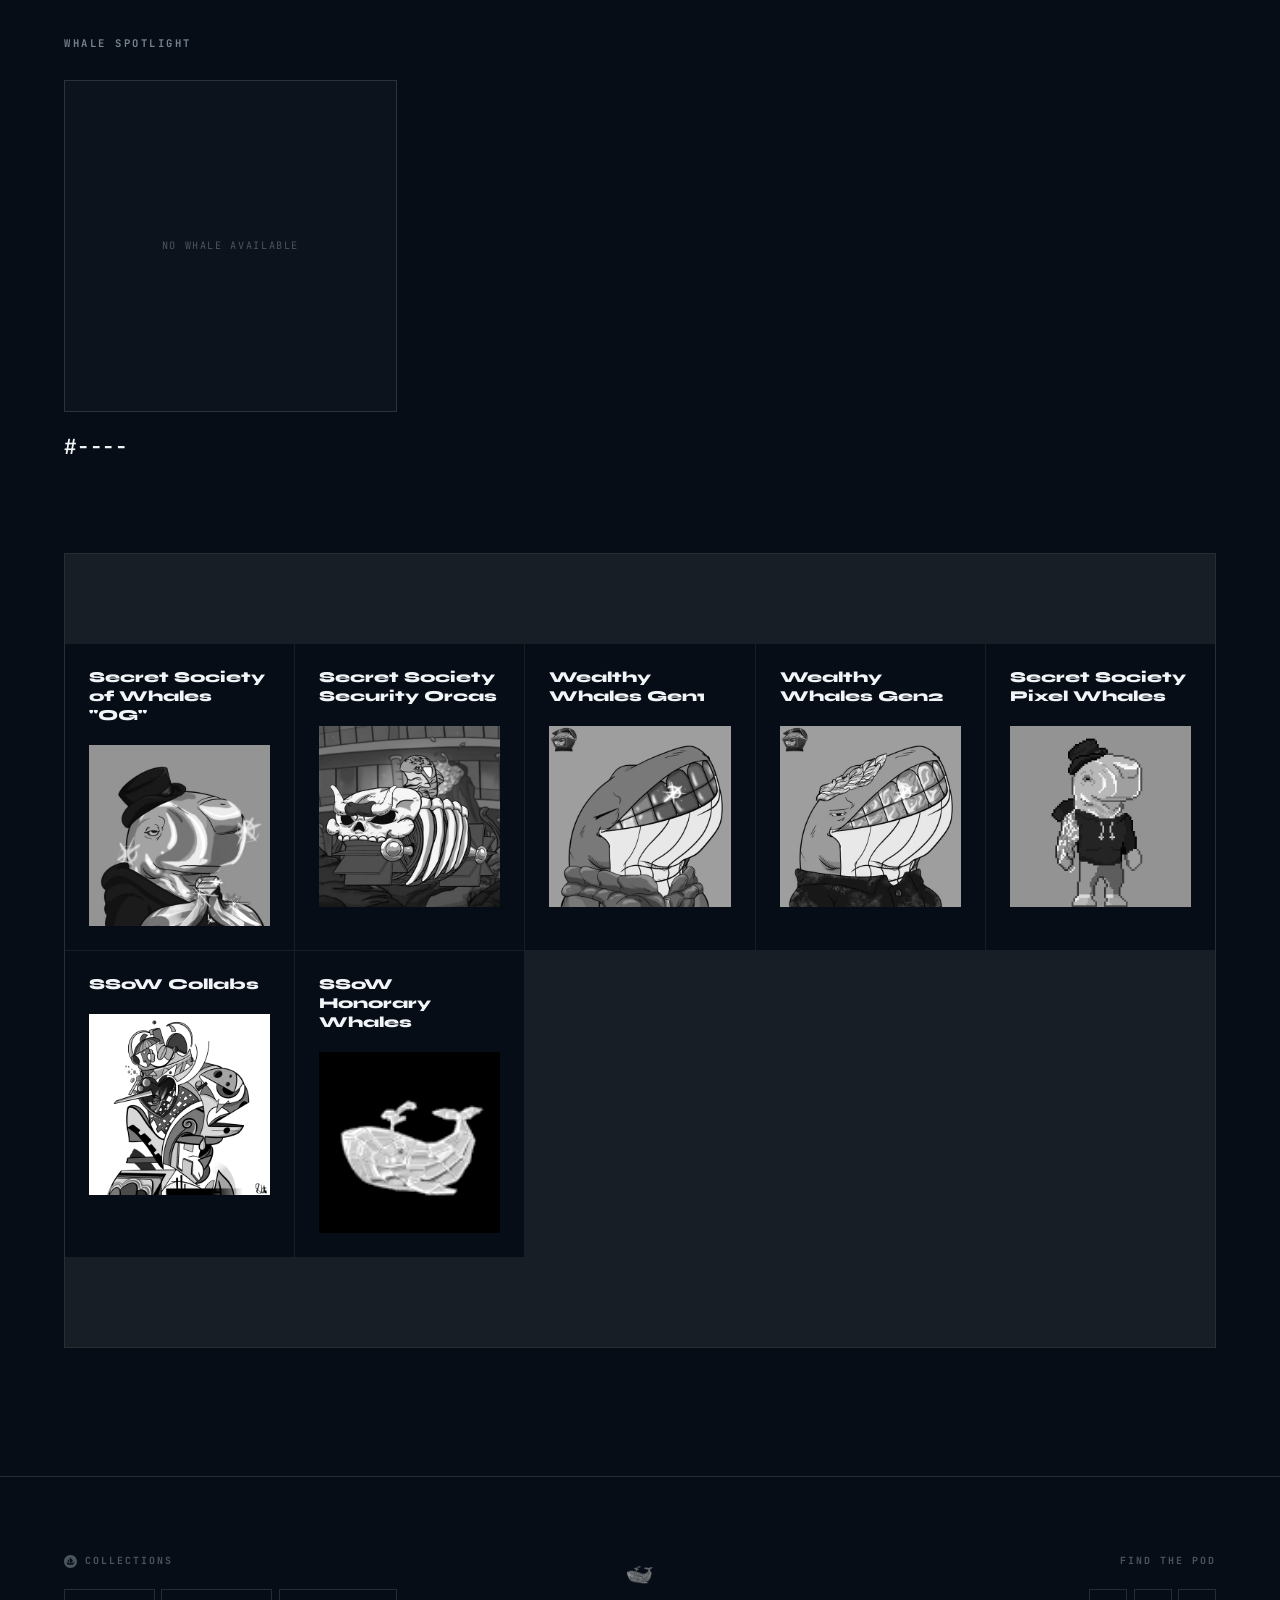
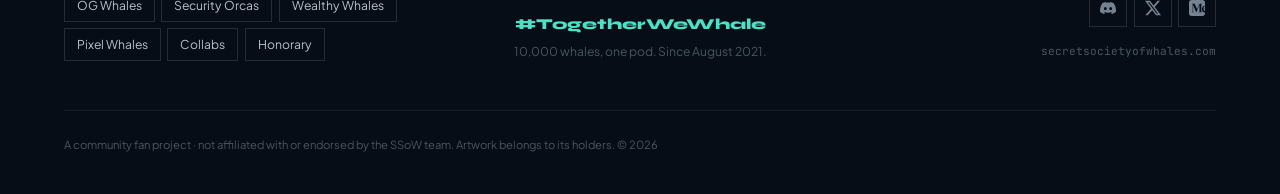
==== commit b914fc63: "Add Whale Road, a Crossy Road-style game with Pixel Whales Hop any of the 10,000 Secret Society Pixe" ====
--- a/index.html
+++ b/index.html
@@ -38,6 +38,7 @@
         <a href="history.html">Whalestory</a>
         <a href="meme.html">Meme</a>
         <a href="idcard.html">ID Generator</a>
+        <a href="game.html">Whale Road</a>
         <a class="Nav-logo" href="index.html">
             <img src="images/OG_logo-nav.webp" alt="Secret Society of Whales &mdash; home" width="34" height="29">
         </a>
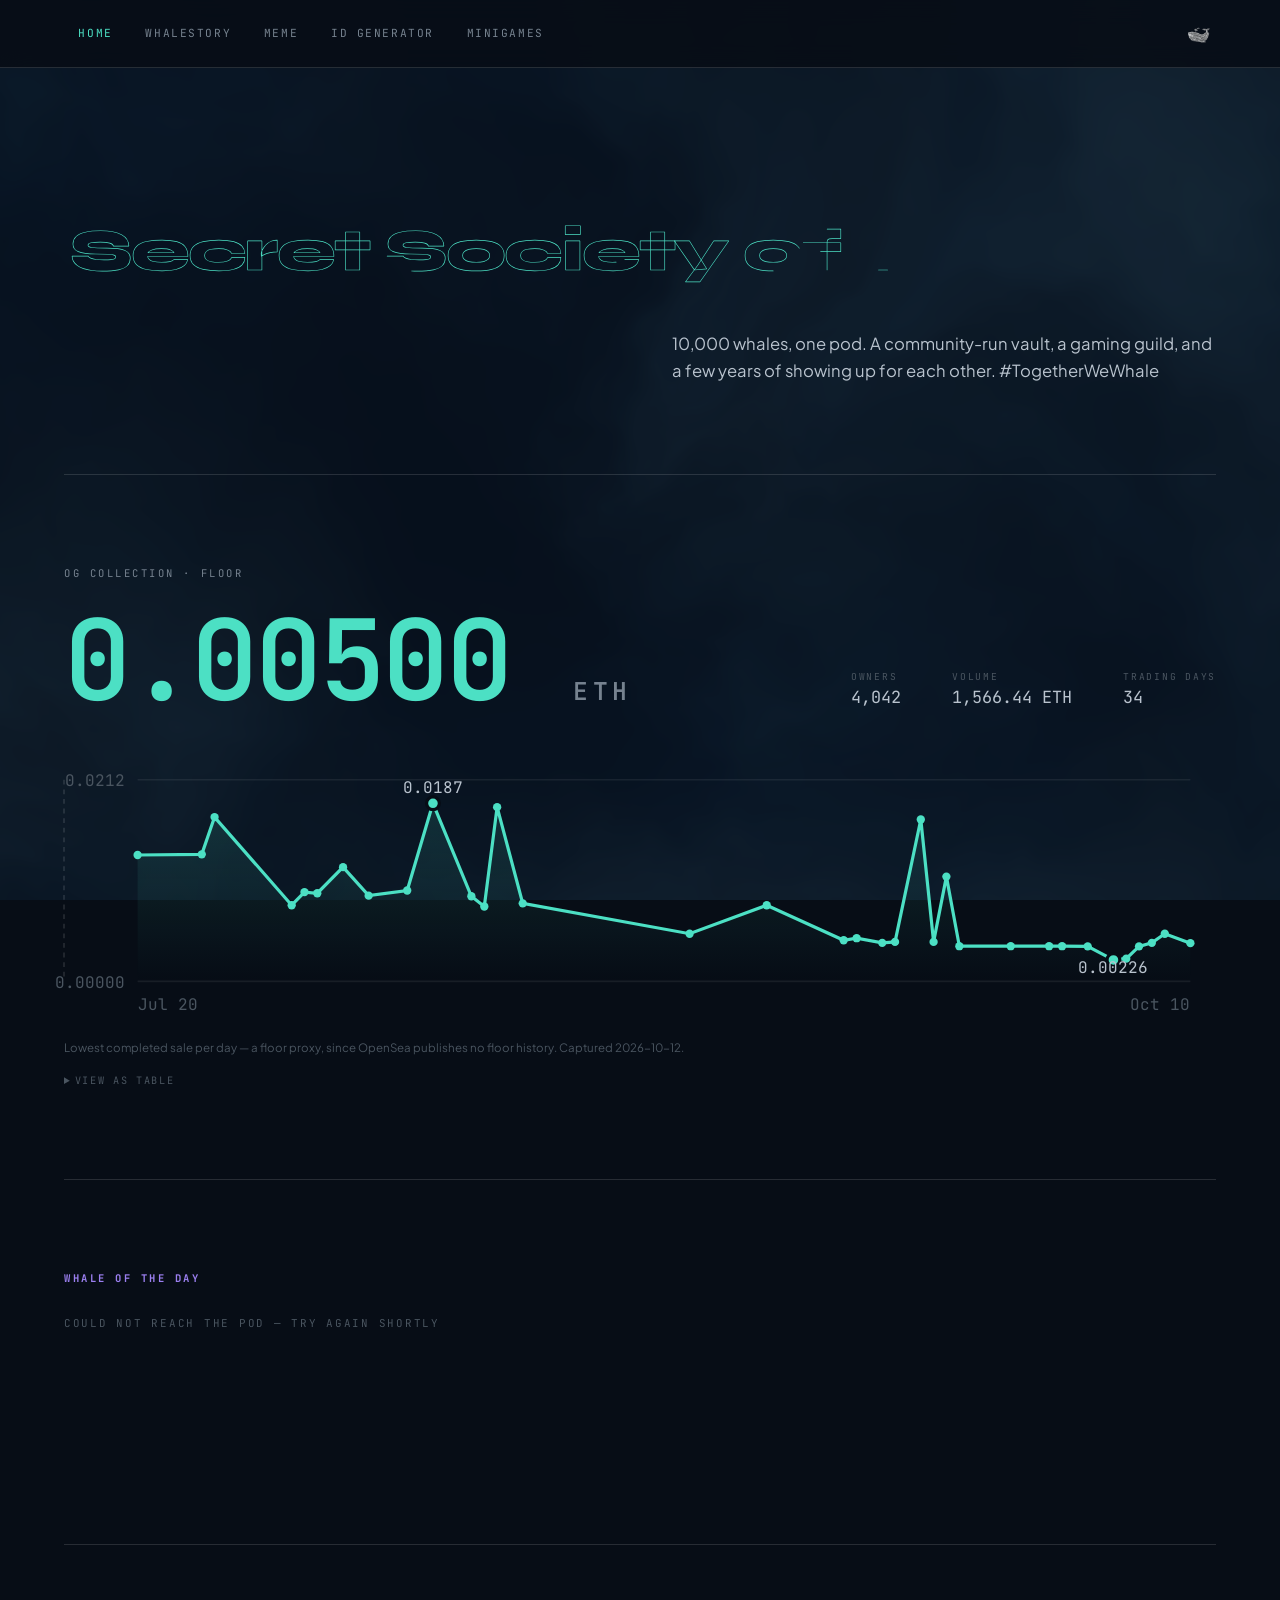
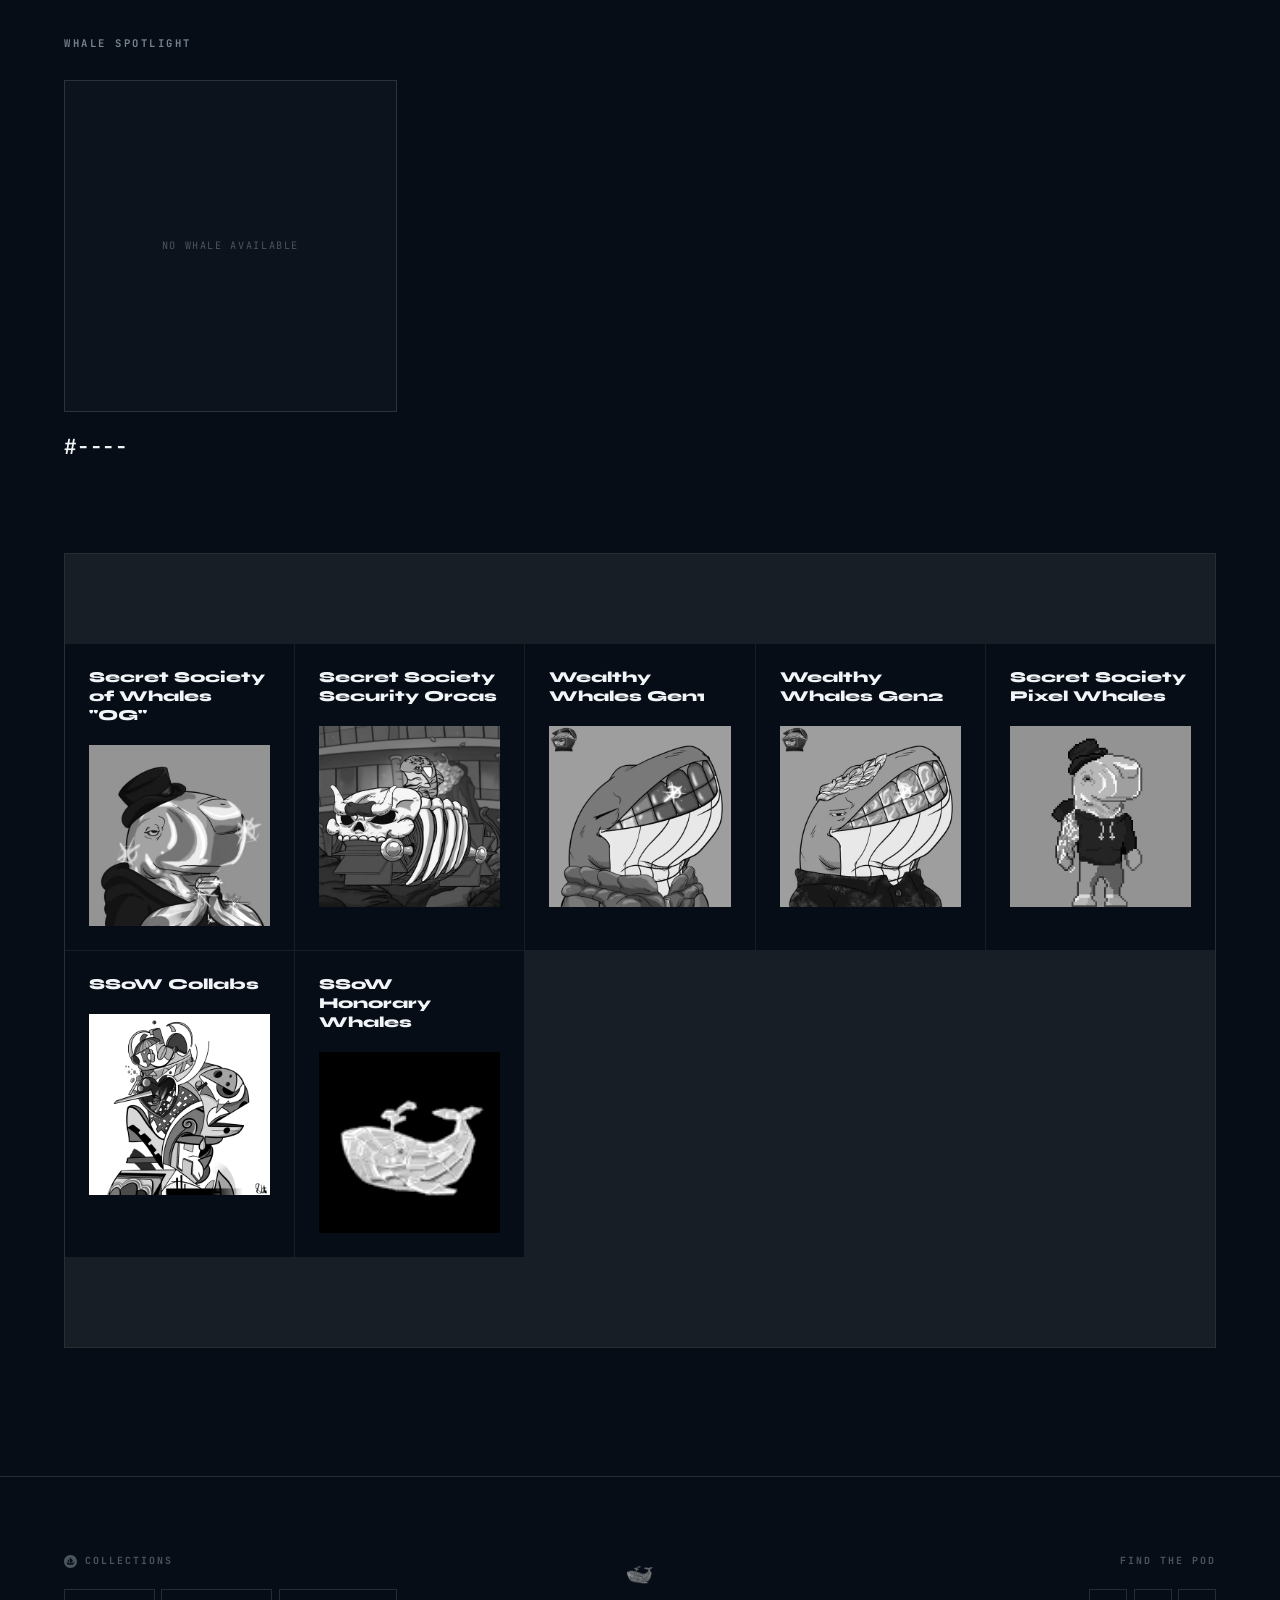
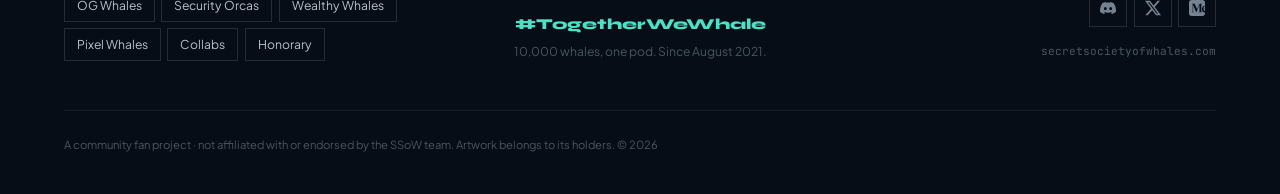
==== commit 1517d6c8: "Add a Minigames hub, with Whale Road as its first game The nav's "Whale Road" tab becomes "Minigames" ====
--- a/index.html
+++ b/index.html
@@ -38,7 +38,7 @@
         <a href="history.html">Whalestory</a>
         <a href="meme.html">Meme</a>
         <a href="idcard.html">ID Generator</a>
-        <a href="game.html">Whale Road</a>
+        <a href="minigames.html">Minigames</a>
         <a class="Nav-logo" href="index.html">
             <img src="images/OG_logo-nav.webp" alt="Secret Society of Whales &mdash; home" width="34" height="29">
         </a>
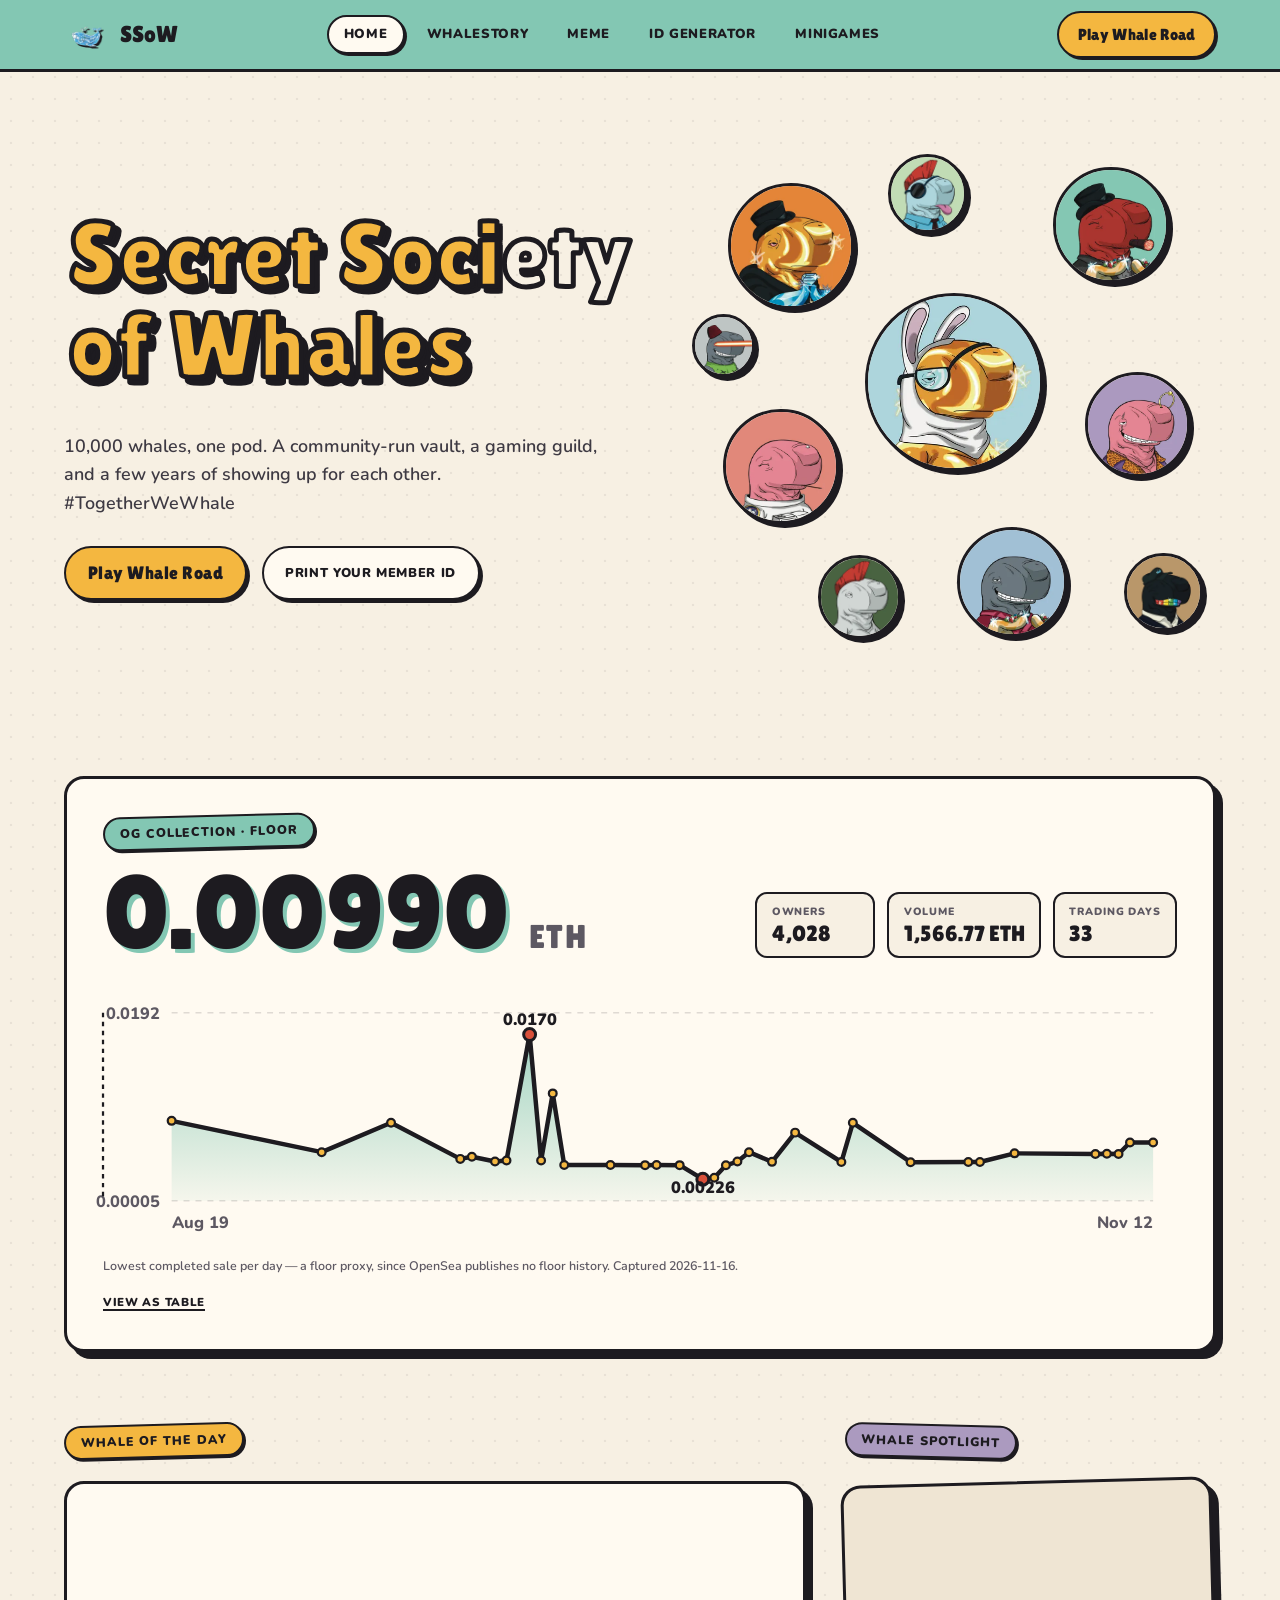
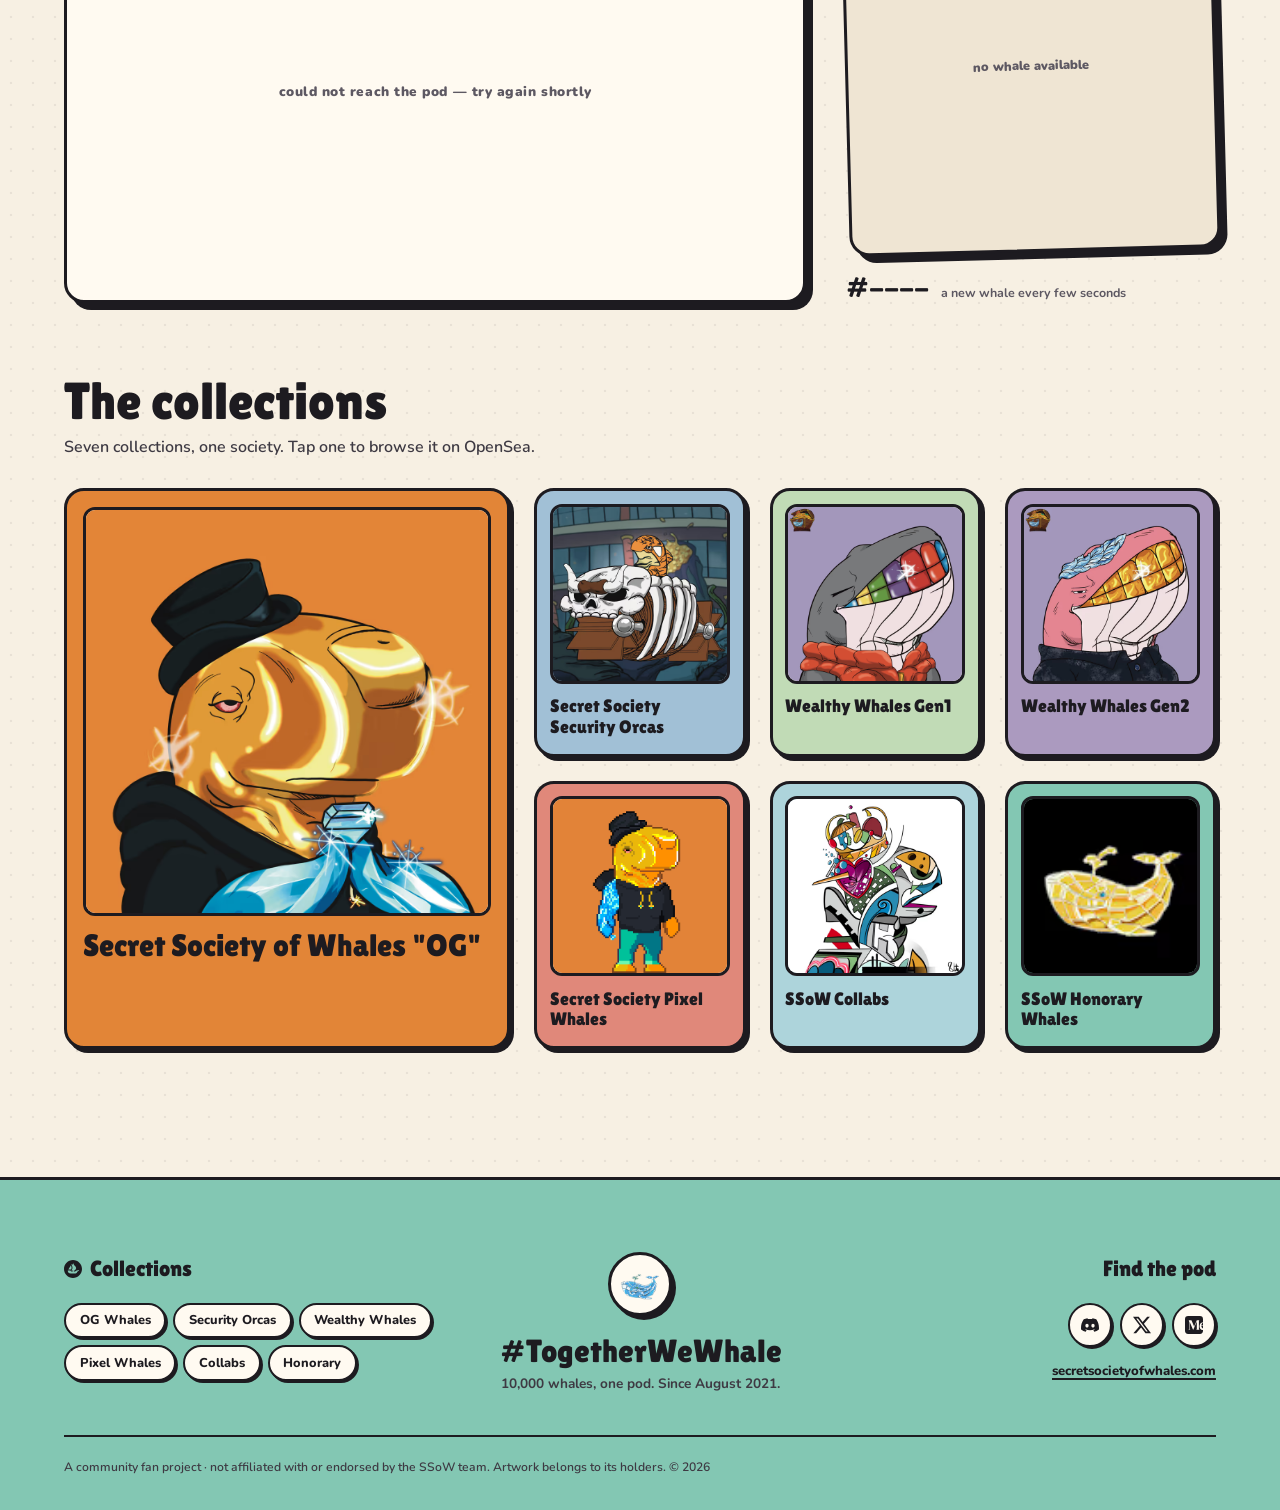
==== commit 661db65b: "Restyle the site after the whales' own art The OG art is a comic: thick black ink lines, flat cel sh" ====
--- a/index.html
+++ b/index.html
@@ -29,86 +29,129 @@
         <div class="Boot-bar"><span></span></div>
     </div>
 </div>
-<div class="Watercolor" data-watercolor data-cursor="true" data-color1="#0e3a63" data-color2="#5ba3c9" data-opacity="0.38" aria-hidden="true"></div>
 
 <header>
 
-    <nav>
-        <a href="index.html" aria-current="page">Home</a>
-        <a href="history.html">Whalestory</a>
-        <a href="meme.html">Meme</a>
-        <a href="idcard.html">ID Generator</a>
-        <a href="minigames.html">Minigames</a>
-        <a class="Nav-logo" href="index.html">
-            <img src="images/OG_logo-nav.webp" alt="Secret Society of Whales &mdash; home" width="34" height="29">
+    <nav class="Nav" aria-label="Main">
+        <a class="Nav-logo" href="index.html" aria-label="Secret Society of Whales — home">
+            <img src="images/OG_logo-nav.webp" alt="" width="46" height="39">
+            <span class="Nav-brand" aria-hidden="true">SSoW</span>
         </a>
+        <div class="Nav-links">
+            <a href="index.html" aria-current="page">Home</a>
+            <a href="history.html">Whalestory</a>
+            <a href="meme.html">Meme</a>
+            <a href="idcard.html">ID Generator</a>
+            <a href="minigames.html">Minigames</a>
+        </div>
+        <a class="Nav-cta" href="game.html">Play Whale Road</a>
     </nav>
     
 </header>
 
 <main>
-    <section class="Intro">
-        <h1 data-stroke-text>Secret Society of Whales</h1>
-        <p class="Tagline">
-            10,000 whales, one pod. A community-run vault, a gaming guild, and a
-            few years of showing up for each other. #TogetherWeWhale
-        </p>
+    <section class="Intro Hero">
+        <div class="Hero-copy">
+            <h1 data-stroke-text data-stroke-lines="Secret Society|of Whales">Secret Society of Whales</h1>
+            <p class="Tagline">
+                10,000 whales, one pod. A community-run vault, a gaming guild, and a
+                few years of showing up for each other. #TogetherWeWhale
+            </p>
+            <div class="Hero-actions">
+                <a class="Btn Btn--gold" href="game.html">Play Whale Road</a>
+                <a class="Btn" href="idcard.html">Print your member ID</a>
+            </div>
+        </div>
+
+        <!-- ten whales, each on a different Background trait, scattered
+             like stickers. x, y: centre (%); s: diameter (% of width);
+             d: bob delay. Art: images/whales/<token id>.webp -->
+        <div class="Pod" aria-hidden="true">
+            <img class="Pod-whale" src="images/whales/127.webp" alt="" width="320" height="320"
+                 style="--x: 50%; --y: 47%; --s: 34%; --d: 0s">
+            <img class="Pod-whale" src="images/whales/9695.webp" alt="" width="320" height="320"
+                 style="--x: 19%; --y: 21%; --s: 24%; --d: 0.6s">
+            <img class="Pod-whale" src="images/whales/1.webp" alt="" width="320" height="320"
+                 style="--x: 80%; --y: 17%; --s: 22%; --d: 1.2s">
+            <img class="Pod-whale" src="images/whales/2469.webp" alt="" width="320" height="320"
+                 style="--x: 85%; --y: 55%; --s: 20%; --d: 0.3s">
+            <img class="Pod-whale" src="images/whales/2880.webp" alt="" width="320" height="320"
+                 style="--x: 17%; --y: 63%; --s: 22%; --d: 0.9s">
+            <img class="Pod-whale" src="images/whales/6465.webp" alt="" width="320" height="320"
+                 style="--x: 61%; --y: 85%; --s: 21%; --d: 1.5s">
+            <img class="Pod-whale" src="images/whales/777.webp" alt="" width="320" height="320"
+                 style="--x: 32%; --y: 88%; --s: 16%; --d: 0.4s">
+            <img class="Pod-whale" src="images/whales/2500.webp" alt="" width="320" height="320"
+                 style="--x: 45%; --y: 11%; --s: 15%; --d: 1.1s">
+            <img class="Pod-whale" src="images/whales/4921.webp" alt="" width="320" height="320"
+                 style="--x: 90%; --y: 87%; --s: 15%; --d: 0.7s">
+            <img class="Pod-whale" src="images/whales/1784.webp" alt="" width="320" height="320"
+                 style="--x: 6%; --y: 40%; --s: 12%; --d: 1.8s">
+        </div>
     </section>
 
     <section class="Floor" data-floor-chart aria-label="OG collection floor price"></section>
 
-    <section class="Daily" data-whale-of-the-day aria-label="Whale of the day"></section>
+    <div class="Pair">
+        <section class="Daily" data-whale-of-the-day aria-label="Whale of the day"></section>
 
-    <section class="Spotlight" data-spotlight aria-label="Random whale spotlight">
-        <h2>Whale Spotlight</h2>
+        <section class="Spotlight" data-spotlight aria-label="Random whale spotlight">
+            <h2>Whale Spotlight</h2>
 
-        <div class="Spotlight-frame">
-            <img class="Spotlight-img" src="" alt="">
-            <p class="Spotlight-empty">no whale available</p>
-        </div>
+            <div class="Spotlight-frame">
+                <img class="Spotlight-img" src="" alt="">
+                <p class="Spotlight-empty">no whale available</p>
+            </div>
 
-        <p class="Spotlight-meta">
-            <a class="Spotlight-link" href="https://opensea.io/collection/secretsocietyofwhales">
-                <span class="Spotlight-id">#----</span>
-            </a>
-        </p>
-    </section>
+            <p class="Spotlight-meta">
+                <a class="Spotlight-link" href="https://opensea.io/collection/secretsocietyofwhales">
+                    <span class="Spotlight-id">#----</span>
+                </a>
+                <span class="Spotlight-note">a new whale every few seconds</span>
+            </p>
+        </section>
+    </div>
 
-    <section class="Collection">
-        <div class="OG-Whales">
-            <a href="https://opensea.io/collection/secretsocietyofwhales">Secret Society of Whales "OG"
-                <img src="images/champ.avif" alt="A Secret Society of Whales OG whale" loading="lazy">
-            </a>
-        </div>
-        <div class="Orcas">
-            <a href="https://opensea.io/collection/secret-society-security-orcas">Secret Society Security Orcas
-                <img src="images/orca.avif" alt="A Secret Society Security Orca" loading="lazy">
-            </a>
-        </div>
-        <div class="WWGen1">
-            <a href="https://opensea.io/collection/ssowwealthywhales">Wealthy Whales Gen1
-                <img src="images/wealthy-whale-gen1.avif" alt="A Wealthy Whales Gen1 whale" loading="lazy">
-            </a>
-        </div>
-        <div class="WWgen2">
-            <a href="https://opensea.io/collection/wealthy-whales-gen2">Wealthy Whales Gen2
-                <img src="images/wealthy-whale-gen2.avif" alt="A Wealthy Whales Gen2 whale" loading="lazy">
-            </a>
-        </div>
-        <div class="Pixel-Whales">
-            <a href="https://opensea.io/collection/secret-society-pixel-whales">Secret Society Pixel Whales
-                <img src="images/pixel-champ.avif" alt="A Secret Society Pixel Whale" loading="lazy">
-            </a>
-        </div>
-        <div class="Collabs">
-            <a href="https://opensea.io/collection/ssow-collabs">SSoW Collabs
-                <img src="images/ssow-collab.avif" alt="An SSoW Collabs piece" loading="lazy">
-            </a>
-        </div>
-        <div class="Honorary-Whales">
-            <a href="https://opensea.io/collection/ssowhonorarywhales">SSoW Honorary Whales
-                <img src="images/honorary-whales.avif" alt="An SSoW Honorary Whale" loading="lazy">
-            </a>
+    <section class="Collections" aria-labelledby="collectionsTitle">
+        <h2 class="Section-title" id="collectionsTitle">The collections</h2>
+        <p class="Section-lede">Seven collections, one society. Tap one to browse it on OpenSea.</p>
+
+        <div class="Collection">
+            <div class="OG-Whales">
+                <a href="https://opensea.io/collection/secretsocietyofwhales">Secret Society of Whales "OG"
+                    <img src="images/champ.avif" alt="A Secret Society of Whales OG whale" loading="lazy">
+                </a>
+            </div>
+            <div class="Orcas">
+                <a href="https://opensea.io/collection/secret-society-security-orcas">Secret Society Security Orcas
+                    <img src="images/orca.avif" alt="A Secret Society Security Orca" loading="lazy">
+                </a>
+            </div>
+            <div class="WWGen1">
+                <a href="https://opensea.io/collection/ssowwealthywhales">Wealthy Whales Gen1
+                    <img src="images/wealthy-whale-gen1.avif" alt="A Wealthy Whales Gen1 whale" loading="lazy">
+                </a>
+            </div>
+            <div class="WWgen2">
+                <a href="https://opensea.io/collection/wealthy-whales-gen2">Wealthy Whales Gen2
+                    <img src="images/wealthy-whale-gen2.avif" alt="A Wealthy Whales Gen2 whale" loading="lazy">
+                </a>
+            </div>
+            <div class="Pixel-Whales">
+                <a href="https://opensea.io/collection/secret-society-pixel-whales">Secret Society Pixel Whales
+                    <img src="images/pixel-champ.avif" alt="A Secret Society Pixel Whale" loading="lazy">
+                </a>
+            </div>
+            <div class="Collabs">
+                <a href="https://opensea.io/collection/ssow-collabs">SSoW Collabs
+                    <img src="images/ssow-collab.avif" alt="An SSoW Collabs piece" loading="lazy">
+                </a>
+            </div>
+            <div class="Honorary-Whales">
+                <a href="https://opensea.io/collection/ssowhonorarywhales">SSoW Honorary Whales
+                    <img src="images/honorary-whales.avif" alt="An SSoW Honorary Whale" loading="lazy">
+                </a>
+            </div>
         </div>
     </section>
 </main>
@@ -122,7 +165,6 @@
 <script defer src="data/floor.js"></script>
 <script defer src="floorchart.js"></script>
 <script defer src="spotlight.js"></script>
-<script defer src="watercolor.js"></script>
 <script defer src="footer.js"></script>
 <script defer src="data/gold.js"></script>
 <script defer src="easteregg.js"></script>
--- a/base.css
+++ b/base.css
@@ -1,72 +1,107 @@
-@import url('https://fonts.googleapis.com/css2?family=JetBrains+Mono:wght@400;600&family=Plus+Jakarta+Sans:ital,wght@0,400;0,500;0,700;1,400&family=Syne:wght@700;800&display=swap');
+@import url('https://fonts.googleapis.com/css2?family=JetBrains+Mono:wght@400;600&family=Lilita+One&family=Nunito:ital,wght@0,400;0,600;0,700;0,800;0,900;1,400&display=swap');
 
 /* ============================================================
    Secret Society of Whales — shared base
 
    Everything every page has in common: tokens, reset, nav,
-   footer, the watercolor wash, the boot screen and the golden
-   whale. Page sheets load AFTER this one and only carry what is
-   unique to that page.
+   buttons, labels, the page intro, footer, the boot screen and
+   the golden whale. Page sheets load AFTER this one and only carry
+   what is unique to that page.
 
    This file exists because the same nav and footer rules used to
    live in four stylesheets, and edits kept landing in three of
-   them. That is how the Download buttons ended up unstyled for
-   several rounds — a class rename reached the markup and only
-   part of the CSS.
-
-   Style: big type, high contrast, hard edges. No border-radius
-   anywhere, no glass panels, no glows. Blocks are separated by
-   hairlines; one accent, used sparingly.
+   them. Keep shared things here.
+
+   Style: the whales' own. The art is a comic: thick black ink
+   lines, flat cel shading, and a dusty pastel backdrop behind
+   every whale. So the site is cream paper, black ink outlines
+   with hard offset shadows, rounded corners, and the collection's
+   eleven background colours used as fills — gold (the gold-skin
+   whales) for anything you press.
    ============================================================ */
 
 :root {
-    /* ink ramp */
-    --ink:           #f2f5f8;
-    --ink-2:         #b9c3ce;
-    --ink-3:         #76828f;
-    --ink-4:         #4a5560;
-
-    /* surfaces */
-    --bg:            #070d16;
-    --surface:       rgba(255, 255, 255, 0.028);
-    --surface-2:     rgba(255, 255, 255, 0.055);
-    --rule:          rgba(255, 255, 255, 0.13);
-    --rule-soft:     rgba(255, 255, 255, 0.07);
-
-    /* accent — rationed: numbers, labels, hover, and nothing else */
-    --accent:        #4ce0c4;
-    --accent-bright: #7ef4dc;
-    --accent-line:   rgba(76, 224, 196, 0.35);
-    --accent-glow:   rgba(76, 224, 196, 0.18);
-    --accent-wash:   rgba(76, 224, 196, 0.08);
+    /* ink — the art's outline black, and its greys */
+    --ink:           #1d1b20;
+    --ink-2:         #3e3a43;
+    --ink-3:         #5d5862;
+    --ink-4:         #75707a;
+
+    /* paper */
+    --bg:            #f7f0e3;
+    --paper:         #fffaf1;
+    --paper-2:       #efe5d3;
+    --surface:       #fffaf1;
+    --surface-2:     #efe5d3;
+    --rule:          #1d1b20;
+    --rule-soft:     rgba(29, 27, 32, 0.14);
+
+    /* the eleven OG backgrounds, sampled from the art itself */
+    --bg-turquoise:  #83c7b3;
+    --bg-lightblue:  #add4db;
+    --bg-green:      #c1dbb6;
+    --bg-blue:       #a1c0d6;
+    --bg-purple:     #ab9abf;
+    --bg-coral:      #e0887a;
+    --bg-orange:     #e28537;
+    --bg-wood:       #ba976a;
+    --bg-army:       #496342;
+    --bg-gray:       #94989c;
+    --bg-lightgray:  #bec4c3;
+
+    /* gold skin, cigar ember */
+    --gold:          #f4b740;
+    --gold-bright:   #ffcd5e;
+    --gold-deep:     #b9790f;
+    --ember:         #d9503a;
+
+    /* accent — text-safe deep turquoise for numbers, links, live
+       things. Fills use the pastel; text uses this. */
+    --accent:        #17695a;
+    --accent-bright: #83c7b3;
+    --accent-line:   rgba(23, 105, 90, 0.45);
+    --accent-glow:   rgba(131, 199, 179, 0.5);
+    --accent-wash:   rgba(131, 199, 179, 0.32);
 
     /* secondary — marks the featured / selected thing */
-    --amethyst:      #9b7ff0;
-    --amethyst-line: rgba(155, 127, 240, 0.4);
-    --amethyst-wash: rgba(155, 127, 240, 0.1);
+    --amethyst:      #5f4c88;
+    --amethyst-line: rgba(95, 76, 136, 0.45);
+    --amethyst-wash: rgba(171, 154, 191, 0.35);
 
     /* status */
-    --surf:          #8fc7d8;
-    --warn:          #e0a84a;
-    --error:         #e0664a;
+    --surf:          #2f6f8f;
+    --warn:          #a8650c;
+    --error:         #b8331f;
 
     /* aliases kept so components written against the old names
        keep working without a second rename pass */
-    --abyss:         #070d16;
-    --deep:          #0d1624;
-    --midnight:      #0d1624;
-    --panel:         rgba(255, 255, 255, 0.04);
-    --panel-soft:    rgba(255, 255, 255, 0.028);
-    --text:          #f2f5f8;
-    --text-soft:     #b9c3ce;
-    --text-muted:    #76828f;
-    --text-faint:    #4a5560;
-
-    --font-display:  'Syne', 'Trebuchet MS', sans-serif;
-    --font-body:     'Plus Jakarta Sans', 'Segoe UI', system-ui, sans-serif;
-    --font-mono:     'JetBrains Mono', ui-monospace, 'Cascadia Mono', monospace;
-
-    --gutter: clamp(1.25rem, 5vw, 5rem);
+    --abyss:         #1d1b20;
+    --deep:          #efe5d3;
+    --midnight:      #efe5d3;
+    --panel:         #fffaf1;
+    --panel-soft:    #fffaf1;
+    --text:          #1d1b20;
+    --text-soft:     #3e3a43;
+    --text-muted:    #5d5862;
+    --text-faint:    #75707a;
+
+    /* the comic kit */
+    --line:          3px;
+    --line-thin:     2px;
+    --radius:        20px;
+    --radius-sm:     12px;
+    --pop-sm:        2px 2px 0 var(--ink);
+    --pop:           4px 4px 0 var(--ink);
+    --pop-lg:        7px 7px 0 var(--ink);
+
+    --font-display:  'Lilita One', 'Arial Rounded MT Bold', 'Trebuchet MS', sans-serif;
+    --font-body:     'Nunito', 'Segoe UI', system-ui, sans-serif;
+    /* labels used to be monospaced; the comic look wants them chunky.
+       Real code (wallets, hashes) uses --font-code. */
+    --font-mono:     'Nunito', 'Segoe UI', system-ui, sans-serif;
+    --font-code:     'JetBrains Mono', ui-monospace, 'Cascadia Mono', monospace;
+
+    --gutter: clamp(1rem, 5vw, 5rem);
 }
 
 * { margin: 0; padding: 0; box-sizing: border-box; }
@@ -79,11 +114,17 @@
     font-size: 1rem;
     line-height: 1.6;
     color: var(--ink);
-    background: var(--bg);
+    /* faint halftone dots, like a printed comic page */
+    background:
+        radial-gradient(rgba(29, 27, 32, 0.07) 1px, transparent 1.6px) 0 0 / 22px 22px,
+        var(--bg);
     -webkit-font-smoothing: antialiased;
-}
-
-::selection { background: var(--accent); color: var(--bg); }
+    font-variant-numeric: tabular-nums;
+}
+
+::selection { background: var(--gold); color: var(--ink); }
+
+:focus-visible { outline: 3px solid var(--ink); outline-offset: 3px; }
 
 main {
     max-width: 1500px;
@@ -92,139 +133,255 @@
 }
 
 /* ------------------------------------------------------------
-   Watercolor — texture, not a feature
-   ------------------------------------------------------------ */
-
-.Watercolor {
-    position: fixed;
-    inset: 0;
-    z-index: -1;
-    pointer-events: none;
-    overflow: hidden;
-    opacity: 0.45;
-}
-
-.Watercolor-canvas { display: block; width: 100%; height: 100%; }
-
-/* ------------------------------------------------------------
-   Nav — a rule with words on it
-   ------------------------------------------------------------ */
-
-nav {
+   Nav — a turquoise bar with an ink underline
+   ------------------------------------------------------------ */
+
+.Nav {
     position: -webkit-sticky;
     position: sticky;
     top: 0;
     z-index: 1000;
     display: flex;
     align-items: center;
-    gap: 0.25rem;
-    height: 68px;
-    padding: 0 var(--gutter);
-    background: rgba(7, 13, 22, 0.88);
-    -webkit-backdrop-filter: blur(12px);
-    backdrop-filter: blur(12px);
-    border-bottom: 1px solid var(--rule);
-}
-
-nav a {
-    padding: 0.5rem 0.9rem;
-    font-family: var(--font-mono);
-    font-size: 0.7rem;
-    letter-spacing: 0.14em;
+    gap: 0.35rem;
+    min-height: 72px;
+    padding: 0.6rem var(--gutter);
+    background: var(--bg-turquoise);
+    border-bottom: var(--line) solid var(--ink);
+}
+
+.Nav a {
+    padding: 0.45rem 0.95rem;
+    font-family: var(--font-body);
+    font-size: 0.82rem;
+    font-weight: 900;
+    letter-spacing: 0.05em;
     text-transform: uppercase;
-    color: var(--ink-3);
+    white-space: nowrap;
+    color: var(--ink);
     text-decoration: none;
-    transition: color 0.18s ease;
-}
-
-nav a:hover,
-nav a:focus-visible { color: var(--ink); }
+    border: var(--line-thin) solid transparent;
+    border-radius: 999px;
+    transition: background 0.15s ease, border-color 0.15s ease;
+}
+
+.Nav a:hover,
+.Nav a:focus-visible { background: rgba(255, 250, 241, 0.55); }
 
 /* one rule for every page, driven by the markup rather than by a
    per-page href selector */
-nav a[aria-current="page"] { color: var(--accent); }
-
-.Nav-logo { margin-left: auto; padding: 0; line-height: 0; }
+.Nav a[aria-current="page"] {
+    background: var(--paper);
+    border-color: var(--ink);
+    box-shadow: var(--pop-sm);
+}
+
+.Nav-logo {
+    display: flex;
+    align-items: center;
+    gap: 0.6rem;
+    margin-right: auto;
+    padding: 0 !important;
+    border: 0 !important;
+    background: none !important;
+    box-shadow: none !important;
+}
 
 .Nav-logo img {
     display: block;
-    width: 34px;
+    width: 46px;
     height: auto;
-    filter: grayscale(1) contrast(1.2);
-    opacity: 0.75;
-    transition: opacity 0.18s ease, filter 0.18s ease;
+    filter: drop-shadow(2px 2px 0 var(--ink));
+    transition: transform 0.2s ease;
 }
 
 .Nav-logo:hover img,
-.Nav-logo:focus-visible img { opacity: 1; filter: none; }
+.Nav-logo:focus-visible img { transform: rotate(-8deg) scale(1.06); }
+
+.Nav-brand {
+    font-family: var(--font-display);
+    font-size: 1.45rem;
+    font-weight: 400;
+    letter-spacing: 0.01em;
+    text-transform: none;
+    line-height: 1;
+}
+
+/* two auto margins split the spare room, so the links sit centred
+   between the logo and the button */
+.Nav-links { display: flex; align-items: center; gap: 0.3rem; margin-right: auto; }
+
+.Nav .Nav-cta {
+    margin-left: 0.75rem;
+    padding: 0.55rem 1.15rem;
+    font-family: var(--font-display);
+    font-size: 1rem;
+    font-weight: 400;
+    letter-spacing: 0.02em;
+    text-transform: none;
+    background: var(--gold);
+    border-color: var(--ink);
+    box-shadow: var(--pop-sm);
+    transition: transform 0.12s ease, box-shadow 0.12s ease;
+}
+
+.Nav .Nav-cta:hover,
+.Nav .Nav-cta:focus-visible {
+    background: var(--gold-bright);
+    transform: translate(-1px, -1px);
+    box-shadow: 3px 3px 0 var(--ink);
+}
+
+/* ------------------------------------------------------------
+   Page intro — every page opens with one
+   ------------------------------------------------------------ */
+
+.Intro {
+    padding: clamp(2rem, 5vw, 4rem) 0 clamp(1.75rem, 3.5vw, 2.75rem);
+    text-align: left;
+}
+
+.Intro h1 {
+    /* the stroke-text script reads these for its fill and outline */
+    --title-fill: var(--gold);
+    --title-ink: var(--ink);
+    font-family: var(--font-display);
+    font-size: clamp(2.75rem, 10vw, 7rem);
+    font-weight: 400;
+    line-height: 0.95;
+    letter-spacing: 0.005em;
+    color: var(--ink);
+}
+
+/* The drawn title is sized by its HEIGHT (--title-h), so a short word
+   and a long one come out the same size; a long one just stops at the
+   column's width. --ratio is the drawing's width/height, set by
+   strokeText.js once the font has loaded. */
+.Intro h1 .stroke-text { display: block; width: 100%; max-width: 900px; margin: 0; line-height: 0; }
+.Intro h1 .stroke-text__svg {
+    display: block;
+    width: min(100%, calc(var(--title-h, 6rem) * var(--ratio, 6)));
+    height: auto;
+    overflow: visible;
+}
+
+.Intro h1 { --title-h: clamp(4.5rem, 11vw, 8.5rem); }
+
+.Intro .Tagline {
+    max-width: 34rem;
+    margin: clamp(1rem, 2vw, 1.5rem) 0 0;
+    font-size: clamp(1rem, 1.4vw, 1.15rem);
+    font-weight: 600;
+    line-height: 1.6;
+    color: var(--ink-2);
+}
+
+.Crumbs {
+    margin-bottom: 1rem;
+    font-size: 0.78rem;
+    font-weight: 900;
+    letter-spacing: 0.06em;
+    text-transform: uppercase;
+}
+
+.Crumbs a {
+    display: inline-block;
+    padding: 0.3rem 0.85rem;
+    color: var(--ink);
+    text-decoration: none;
+    background: var(--paper);
+    border: var(--line-thin) solid var(--ink);
+    border-radius: 999px;
+    box-shadow: var(--pop-sm);
+}
+
+.Crumbs a:hover, .Crumbs a:focus-visible { background: var(--gold); }
 
 /* ------------------------------------------------------------
    Shared controls
    ------------------------------------------------------------ */
 
 .Btn {
-    padding: 0.7rem 1.4rem;
-    font-family: var(--font-mono);
-    font-size: 0.66rem;
-    letter-spacing: 0.16em;
+    display: inline-flex;
+    align-items: center;
+    justify-content: center;
+    gap: 0.4rem;
+    padding: 0.7rem 1.35rem;
+    font-family: var(--font-body);
+    font-size: 0.8rem;
+    font-weight: 900;
+    letter-spacing: 0.05em;
     text-transform: uppercase;
     color: var(--ink);
-    background: none;
-    border: 1px solid var(--rule);
-    border-radius: 0;
+    text-decoration: none;
+    background: var(--paper);
+    border: var(--line-thin) solid var(--ink);
+    border-radius: 999px;
+    box-shadow: 3px 3px 0 var(--ink);
     cursor: pointer;
-    transition: all 0.18s ease;
+    transition: transform 0.12s ease, box-shadow 0.12s ease, background 0.15s ease;
 }
 
 .Btn:hover:not(:disabled),
 .Btn:focus-visible:not(:disabled) {
-    color: var(--bg);
-    background: var(--ink);
-    border-color: var(--ink);
-}
-
-.Btn:disabled { opacity: 0.35; cursor: not-allowed; }
+    background: var(--bg-lightblue);
+    transform: translate(-1px, -1px);
+    box-shadow: 4px 4px 0 var(--ink);
+}
+
+.Btn:active:not(:disabled) { transform: translate(2px, 2px); box-shadow: 1px 1px 0 var(--ink); }
+
+.Btn:disabled { opacity: 0.45; cursor: not-allowed; box-shadow: none; }
 
 .Btn--primary {
     width: 100%;
-    color: var(--bg);
-    background: var(--accent);
-    border-color: var(--accent);
+    font-family: var(--font-display);
+    font-size: 1.05rem;
+    font-weight: 400;
+    letter-spacing: 0.03em;
+    text-transform: none;
+    background: var(--gold);
 }
 
 .Btn--primary:hover:not(:disabled),
-.Btn--primary:focus-visible:not(:disabled) {
-    background: var(--accent-bright);
-    border-color: var(--accent-bright);
-    color: var(--bg);
-}
-
-.Btn--ghost { width: 100%; color: var(--ink-3); }
-
-/* ------------------------------------------------------------
-   Section label — the small mono caps used on every page
+.Btn--primary:focus-visible:not(:disabled) { background: var(--gold-bright); }
+
+.Btn--ghost { width: 100%; color: var(--ink-2); }
+
+/* ------------------------------------------------------------
+   Section label — a sticker tag
    ------------------------------------------------------------ */
 
 .Label,
 .Floor-label,
 .Daily-heading,
 .Spotlight h2 {
-    font-family: var(--font-mono);
-    font-size: 0.66rem;
-    letter-spacing: 0.24em;
+    display: inline-block;
+    margin: 0 0 1.5rem;
+    padding: 0.3rem 0.9rem;
+    font-family: var(--font-body);
+    font-size: 0.78rem;
+    font-weight: 900;
+    letter-spacing: 0.08em;
     text-transform: uppercase;
-    color: var(--ink-3);
+    color: var(--ink);
     text-align: left;
-    margin: 0 0 1.75rem;
-}
-
-/* ------------------------------------------------------------
-   Footer
+    background: var(--paper);
+    border: var(--line-thin) solid var(--ink);
+    border-radius: 999px;
+    box-shadow: var(--pop-sm);
+    transform: rotate(-1.5deg);
+}
+
+/* ------------------------------------------------------------
+   Footer — the same turquoise as the nav, ink rule on top
    ------------------------------------------------------------ */
 
 .Footer {
-    padding: clamp(3rem, 6vw, 5rem) var(--gutter) 2.5rem;
-    border-top: 1px solid var(--rule);
+    padding: clamp(3rem, 6vw, 4.5rem) var(--gutter) 2rem;
+    color: var(--ink);
+    background: var(--bg-turquoise);
+    border-top: var(--line) solid var(--ink);
 }
 
 .Footer-inner {
@@ -240,92 +397,101 @@
     display: flex;
     align-items: center;
     gap: 0.5rem;
-    margin-bottom: 1.25rem;
-    font-family: var(--font-mono);
-    font-size: 0.62rem;
-    letter-spacing: 0.2em;
-    text-transform: uppercase;
-    color: var(--ink-4);
+    margin-bottom: 1rem;
+    font-family: var(--font-display);
+    font-size: 1.35rem;
+    font-weight: 400;
+    color: var(--ink);
 }
 
 .Footer-col--end .Footer-heading { justify-content: flex-end; }
-.Footer-heading svg { width: 13px; height: 13px; flex-shrink: 0; }
-
-.Footer-links { display: flex; flex-wrap: wrap; gap: 0.4rem; list-style: none; }
+.Footer-heading svg { width: 18px; height: 18px; flex-shrink: 0; }
+
+.Footer-links { display: flex; flex-wrap: wrap; gap: 0.45rem; list-style: none; }
 
 .Footer-links a {
     display: inline-block;
-    padding: 0.35rem 0.75rem;
-    font-size: 0.76rem;
-    color: var(--ink-2);
+    padding: 0.35rem 0.85rem;
+    font-size: 0.8rem;
+    font-weight: 800;
+    color: var(--ink);
     text-decoration: none;
-    border: 1px solid var(--rule);
-    transition: all 0.18s ease;
+    background: var(--paper);
+    border: var(--line-thin) solid var(--ink);
+    border-radius: 999px;
+    box-shadow: var(--pop-sm);
+    transition: background 0.15s ease, transform 0.12s ease;
 }
 
 .Footer-links a:hover,
-.Footer-links a:focus-visible {
-    color: var(--bg);
-    background: var(--ink);
-    border-color: var(--ink);
-}
+.Footer-links a:focus-visible { background: var(--gold); transform: translate(-1px, -1px); }
 
 .Footer-col--center { text-align: center; }
 .Footer-col--end { text-align: right; }
 
-.Footer-mark { width: 40px; height: auto; margin: 0 auto 0.75rem;
-               filter: grayscale(1); opacity: 0.6; }
+.Footer-mark {
+    width: 64px;
+    height: auto;
+    margin: 0 auto 0.5rem;
+    border: var(--line) solid var(--ink);
+    border-radius: 50%;
+    box-shadow: var(--pop);
+    background: var(--paper);
+}
 
 .Footer-motto {
     font-family: var(--font-display);
-    font-size: 0.95rem;
-    font-weight: 800;
-    color: var(--accent);
-}
-
-.Footer-blurb { margin-top: 0.35rem; font-size: 0.76rem; color: var(--ink-4); }
-
-.Footer-socials { display: flex; gap: 0.4rem; justify-content: flex-end; }
+    font-size: clamp(1.4rem, 2.6vw, 2rem);
+    font-weight: 400;
+    line-height: 1.1;
+    color: var(--ink);
+}
+
+.Footer-blurb { margin-top: 0.35rem; font-size: 0.85rem; font-weight: 700; color: var(--ink-2); }
+
+.Footer-socials { display: flex; gap: 0.5rem; justify-content: flex-end; }
 
 .Footer-social {
     display: inline-flex;
     align-items: center;
     justify-content: center;
-    width: 38px;
-    height: 38px;
-    color: var(--ink-3);
-    border: 1px solid var(--rule);
-    transition: all 0.18s ease;
-}
-
-.Footer-social svg { width: 16px; height: 16px; }
+    width: 44px;
+    height: 44px;
+    color: var(--ink);
+    background: var(--paper);
+    border: var(--line-thin) solid var(--ink);
+    border-radius: 50%;
+    box-shadow: var(--pop-sm);
+    transition: background 0.15s ease, transform 0.12s ease;
+}
+
+.Footer-social svg { width: 18px; height: 18px; }
 
 .Footer-social:hover,
-.Footer-social:focus-visible {
-    color: var(--bg);
-    background: var(--ink);
-    border-color: var(--ink);
-}
+.Footer-social:focus-visible { background: var(--gold); transform: translate(-1px, -1px); }
 
 .Footer-site {
     display: inline-block;
-    margin-top: 1rem;
-    font-family: var(--font-mono);
-    font-size: 0.7rem;
-    color: var(--ink-4);
-    text-decoration: none;
+    margin-top: 0.9rem;
+    font-size: 0.82rem;
+    font-weight: 800;
+    color: var(--ink);
+    text-decoration: underline;
+    text-decoration-thickness: 2px;
+    text-underline-offset: 3px;
 }
 
 .Footer-site:hover { color: var(--accent); }
 
 .Footer-legal {
     max-width: 1500px;
-    margin: 3rem auto 0;
-    padding-top: 1.5rem;
-    font-size: 0.7rem;
+    margin: 2.5rem auto 0;
+    padding-top: 1.25rem;
+    font-size: 0.76rem;
+    font-weight: 600;
     line-height: 1.7;
-    color: var(--ink-4);
-    border-top: 1px solid var(--rule-soft);
+    color: var(--ink-2);
+    border-top: var(--line-thin) solid var(--ink);
 }
 
 /* ------------------------------------------------------------
@@ -351,8 +517,8 @@
     border: 0;
     cursor: pointer;
     pointer-events: auto;
-    filter: drop-shadow(0 0 10px rgba(232, 200, 90, 0.32))
-            drop-shadow(0 4px 9px rgba(0, 0, 0, 0.45));
+    filter: drop-shadow(0 0 8px rgba(244, 183, 64, 0.55))
+            drop-shadow(3px 3px 0 rgba(29, 27, 32, 0.85));
     animation: goldenBob 4s ease-in-out infinite;
     transition: transform 0.25s ease;
 }
@@ -385,7 +551,7 @@
     width: 22px;
     height: 22px;
     margin: -11px 0 0 -11px;
-    border: 2px solid rgba(232, 200, 90, 0.9);
+    border: 3px solid var(--gold-deep);
     border-radius: 50%;
     pointer-events: none;
     animation: goldenRing 0.5s ease-out forwards;
@@ -410,7 +576,10 @@
     z-index: 5000;
     display: grid;
     place-items: center;
-    background: var(--bg);
+    background:
+        radial-gradient(rgba(29, 27, 32, 0.1) 1.2px, transparent 1.8px) 0 0 / 22px 22px,
+        var(--bg-turquoise);
+    border-bottom: var(--line) solid var(--ink);
     animation: bootOut 0.75s cubic-bezier(0.7, 0, 0.3, 1) 1.9s forwards;
 }
 
@@ -418,29 +587,40 @@
 
 @keyframes bootOut { to { transform: translateY(-101%); visibility: hidden; } }
 
-.Boot-inner { width: min(560px, 78vw); text-align: left; }
+.Boot-inner { width: min(520px, 82vw); text-align: center; }
 
 .Boot-mark {
-    font-family: var(--font-mono);
-    font-size: clamp(0.6rem, 1.6vw, 0.78rem);
-    letter-spacing: 0.34em;
-    text-transform: uppercase;
-    color: var(--ink);
+    font-family: var(--font-display);
+    font-size: clamp(1.6rem, 5vw, 2.6rem);
+    line-height: 1.05;
+    color: var(--paper);
+    -webkit-text-stroke: 1.5px var(--ink);
+    paint-order: stroke fill;
+    text-shadow: 3px 3px 0 var(--ink);
     opacity: 0;
-    animation: bootIn 0.6s ease 0.15s forwards;
-}
-
-.Boot-bar { height: 1px; margin-top: 1.4rem; background: rgba(255, 255, 255, 0.14); }
+    animation: bootIn 0.5s cubic-bezier(0.3, 1.5, 0.5, 1) 0.1s forwards;
+}
+
+.Boot-bar {
+    height: 22px;
+    margin-top: 1.4rem;
+    padding: 3px;
+    background: var(--paper);
+    border: var(--line) solid var(--ink);
+    border-radius: 999px;
+    box-shadow: var(--pop);
+}
 
 .Boot-bar span {
     display: block;
     height: 100%;
     width: 0;
-    background: var(--accent);
-    animation: bootFill 1.7s cubic-bezier(0.4, 0, 0.2, 1) 0.15s forwards;
-}
-
-@keyframes bootIn   { to { opacity: 1; } }
+    background: var(--gold);
+    border-radius: 999px;
+    animation: bootFill 1.6s cubic-bezier(0.4, 0, 0.2, 1) 0.2s forwards;
+}
+
+@keyframes bootIn   { from { opacity: 0; transform: scale(0.85) rotate(-3deg); } to { opacity: 1; transform: none; } }
 @keyframes bootFill { to { width: 100%; } }
 
 /* ------------------------------------------------------------
@@ -448,16 +628,35 @@
    ------------------------------------------------------------ */
 
 @media (max-width: 820px) {
-    .Footer-inner { grid-template-columns: 1fr; gap: 2.25rem; }
+    .Footer-inner { grid-template-columns: 1fr; gap: 2rem; }
     .Footer-col--center, .Footer-col--end { text-align: left; }
     .Footer-col--end .Footer-heading { justify-content: flex-start; }
     .Footer-socials { justify-content: flex-start; }
-    .Footer-mark { margin: 0 0 0.75rem; }
+    .Footer-mark { margin: 0 0 0.5rem; }
+}
+
+/* the links get their own row (or two) under the logo and the button */
+@media (max-width: 900px) {
+    /* two rows are too tall to pin to a phone screen, so here the
+       bar scrolls away with the page */
+    .Nav { position: relative; flex-wrap: wrap; row-gap: 0.5rem; padding-block: 0.55rem 0.6rem; }
+    .Nav-logo { order: -2; margin-right: auto; }
+    .Nav .Nav-cta { order: -1; margin-left: 0; }
+    .Nav-links {
+        order: 1;
+        flex-basis: 100%;
+        flex-wrap: wrap;
+        justify-content: center;
+        gap: 0.25rem;
+        margin: 0;
+    }
 }
 
 @media (max-width: 620px) {
-    nav { height: auto; flex-wrap: wrap; padding: 0.6rem var(--gutter); }
-    nav a { font-size: 0.62rem; padding: 0.4rem 0.5rem; }
+    .Nav a { font-size: 0.72rem; padding: 0.32rem 0.65rem; }
+    .Nav-logo img { width: 38px; }
+    .Nav-brand { font-size: 1.2rem; }
+    .Nav .Nav-cta { font-size: 0.92rem; padding: 0.45rem 0.9rem; }
     .Golden-whale { width: 46px; }
 }
 
--- a/index.css
+++ b/index.css
@@ -1,194 +1,299 @@
 /* ============================================================
    Home — loads after base.css
-   Hero, floor panel, whale of the day, spotlight, collections.
+   Hero and the pod, floor card, whale of the day + spotlight,
+   collections.
    ============================================================ */
 
-/* every block separated by a hairline, nothing floats */
-.Floor, .Daily, .Spotlight, .Collection {
-    padding: clamp(3rem, 7vw, 6rem) 0;
-    border-top: 1px solid var(--rule);
-}
-
-/* ------------------------------------------------------------
-   Hero — the type is the design
-   ------------------------------------------------------------ */
-
-.Intro {
-    padding: clamp(4rem, 11vw, 9rem) 0 clamp(3rem, 7vw, 6rem);
-    text-align: left;
-}
-
-.Intro h1 {
-    font-family: var(--font-display);
-    font-size: clamp(2.75rem, 11vw, 9rem);
-    font-weight: 800;
-    line-height: 0.88;
-    letter-spacing: -0.035em;
-    color: var(--ink);
-}
-
-.Intro h1 .stroke-text { display: block; width: 100%; margin: 0; line-height: 0; }
-.Intro h1 .stroke-text__svg { display: block; width: 100%; height: auto; overflow: visible; }
-
-/* tagline offset right — the asymmetry is the point */
-.Intro .Tagline {
-    max-width: 34rem;
-    margin: clamp(1.5rem, 3vw, 2.5rem) 0 0 auto;
-    font-size: clamp(0.95rem, 1.3vw, 1.1rem);
-    line-height: 1.65;
-    color: var(--ink-2);
-}
-
-/* ------------------------------------------------------------
-   Floor — the number is enormous, the chart is a footnote
-   ------------------------------------------------------------ */
+.Floor, .Pair, .Collections { margin-top: clamp(2.5rem, 6vw, 4.5rem); }
+
+/* ------------------------------------------------------------
+   Hero — the title on the left, the pod of whales on the right
+   ------------------------------------------------------------ */
+
+.Hero {
+    display: grid;
+    grid-template-columns: minmax(0, 1.1fr) minmax(0, 1fr);
+    gap: clamp(1.5rem, 4vw, 4rem);
+    align-items: center;
+}
+
+/* the two-line title fills its column's width instead (a huge
+   --title-h means the width cap always wins) */
+.Hero h1 { --title-h: 100rem; }
+.Hero h1 .stroke-text { max-width: 720px; }
+
+.Hero-actions { display: flex; flex-wrap: wrap; gap: 0.9rem; margin-top: 1.75rem; }
+
+.Btn--gold {
+    font-family: var(--font-display);
+    font-size: 1.1rem;
+    font-weight: 400;
+    letter-spacing: 0.03em;
+    text-transform: none;
+    background: var(--gold);
+}
+
+.Btn--gold:hover:not(:disabled),
+.Btn--gold:focus-visible:not(:disabled) { background: var(--gold-bright); }
+
+/* The pod: round stickers, each on its own trait colour (the art
+   carries its backdrop, so the circle crop does the rest). */
+.Pod {
+    position: relative;
+    width: 100%;
+    max-width: 560px;
+    aspect-ratio: 1;
+    margin-left: auto;
+}
+
+.Pod-whale {
+    position: absolute;
+    left: calc(var(--x) - var(--s) / 2);
+    top: calc(var(--y) - var(--s) / 2);
+    width: var(--s);
+    height: auto;
+    aspect-ratio: 1;
+    object-fit: cover;
+    border: var(--line) solid var(--ink);
+    border-radius: 50%;
+    box-shadow: var(--pop);
+    background: var(--paper-2);
+    animation: podBob 5s ease-in-out var(--d) infinite;
+}
+
+@keyframes podBob {
+    0%, 100% { transform: translateY(0) rotate(0); }
+    50%      { transform: translateY(-8px) rotate(-2deg); }
+}
+
+/* ------------------------------------------------------------
+   Floor — a card: the number big, the chart under it
+   ------------------------------------------------------------ */
+
+.Floor {
+    position: relative;
+    padding: clamp(1.25rem, 3vw, 2.25rem);
+    background: var(--paper);
+    border: var(--line) solid var(--ink);
+    border-radius: var(--radius);
+    box-shadow: var(--pop-lg);
+}
 
 .Floor-head {
     display: grid;
     grid-template-columns: 1fr auto;
     gap: 2rem;
     align-items: end;
-    margin-bottom: 2.5rem;
-}
+    margin-bottom: 1.75rem;
+}
+
+.Floor-label { background: var(--bg-turquoise); margin-bottom: 1rem; }
 
 .Floor-hero {
-    font-family: var(--font-mono);
-    font-size: clamp(3rem, 9vw, 7rem);
-    font-weight: 600;
+    font-family: var(--font-display);
+    font-size: clamp(3rem, 9vw, 6.5rem);
+    font-weight: 400;
     line-height: 0.9;
-    letter-spacing: -0.03em;
-    color: var(--accent);
-}
-
-.Floor-unit { font-size: 0.22em; letter-spacing: 0.18em; color: var(--ink-3); }
-
-.Floor-stats { display: flex; gap: clamp(1.5rem, 4vw, 4rem); }
-.Floor-stats dt { font-family: var(--font-mono); font-size: 0.6rem;
-                  letter-spacing: 0.18em; text-transform: uppercase; color: var(--ink-4); }
-.Floor-stats dd { font-family: var(--font-mono); font-size: 1.05rem; color: var(--ink-2); }
+    color: var(--ink);
+    text-shadow: 4px 4px 0 var(--bg-turquoise);
+}
+
+.Floor-unit { font-size: 0.32em; letter-spacing: 0.04em; color: var(--ink-3); text-shadow: none; }
+
+.Floor-stats { display: flex; flex-wrap: wrap; gap: 0.75rem; }
+
+.Floor-stats > div {
+    min-width: 7.5rem;
+    padding: 0.6rem 0.9rem;
+    background: var(--bg);
+    border: var(--line-thin) solid var(--ink);
+    border-radius: var(--radius-sm);
+}
+
+.Floor-stats dt { font-size: 0.66rem; font-weight: 900; letter-spacing: 0.08em;
+                  text-transform: uppercase; color: var(--ink-3); }
+.Floor-stats dd { font-family: var(--font-display); font-size: 1.35rem; line-height: 1.2; color: var(--ink); }
 
 .Floor-figure { position: relative; margin: 0; }
 .Floor-svg { display: block; width: 100%; height: auto; overflow: visible; }
 
-.Floor-grid    { stroke: var(--rule-soft); stroke-width: 1; }
-.Floor-axis    { fill: var(--ink-4); font-family: var(--font-mono); font-size: 10px; }
-.Floor-area    { fill: url(#floorFill); opacity: 0.5; }
-.Floor-line    { fill: none; stroke: var(--accent); stroke-width: 2; }
-.Floor-dot     { fill: var(--accent); }
-.Floor-dot.is-edge { stroke: var(--bg); stroke-width: 2; }
-.Floor-callout { fill: var(--ink-2); font-family: var(--font-mono); font-size: 10px; }
-.Floor-cross   { stroke: var(--rule); stroke-width: 1; stroke-dasharray: 3 3; }
-
-.Floor-caption { margin-top: 1rem; max-width: 44rem; font-size: 0.72rem;
-                 line-height: 1.6; color: var(--ink-4); }
+.Floor-grid    { stroke: var(--rule-soft); stroke-width: 1; stroke-dasharray: 4 4; }
+.Floor-axis    { fill: var(--ink-3); font-family: var(--font-body); font-weight: 800; font-size: 11px; }
+.Floor-area    { fill: url(#floorFill); }
+.Floor-line    { fill: none; stroke: var(--ink); stroke-width: 3; stroke-linejoin: round; stroke-linecap: round; }
+.Floor-dot     { fill: var(--gold); stroke: var(--ink); stroke-width: 1.5; }
+.Floor-dot.is-edge { fill: var(--ember); stroke: var(--ink); stroke-width: 2; }
+.Floor-callout { fill: var(--ink); font-family: var(--font-body); font-weight: 900; font-size: 11px; }
+.Floor-cross   { stroke: var(--ink); stroke-width: 1.5; stroke-dasharray: 3 3; }
+
+.Floor-caption { margin-top: 1rem; max-width: 44rem; font-size: 0.78rem;
+                 font-weight: 600; line-height: 1.6; color: var(--ink-3); }
 
 .Floor-tip {
     position: absolute;
     z-index: 5;
     transform: translate(-50%, -140%);
-    padding: 0.4rem 0.65rem;
+    padding: 0.4rem 0.75rem;
     white-space: nowrap;
     pointer-events: none;
-    background: var(--bg);
-    border: 1px solid var(--accent-line);
+    background: var(--paper);
+    border: var(--line-thin) solid var(--ink);
+    border-radius: var(--radius-sm);
+    box-shadow: var(--pop-sm);
 }
 .Floor-tip[hidden] { display: none; }
-.Floor-tip strong { display: block; font-family: var(--font-mono); font-size: 0.8rem; color: var(--accent); }
-.Floor-tip span   { font-family: var(--font-mono); font-size: 0.65rem; color: var(--ink-4); }
-
-.Floor-data { margin-top: 1rem; font-size: 0.78rem; color: var(--ink-3); }
-.Floor-data summary { cursor: pointer; font-family: var(--font-mono); font-size: 0.64rem;
-                      letter-spacing: 0.16em; text-transform: uppercase; color: var(--ink-4); }
-.Floor-data table { width: 100%; margin-top: 1rem; border-collapse: collapse;
-                    font-family: var(--font-mono); font-size: 0.72rem; }
+.Floor-tip strong { display: block; font-family: var(--font-display); font-weight: 400;
+                    font-size: 1rem; color: var(--ink); }
+.Floor-tip span   { font-size: 0.7rem; font-weight: 700; color: var(--ink-3); }
+
+.Floor-data { margin-top: 1rem; font-size: 0.82rem; color: var(--ink-2); }
+.Floor-data summary { display: inline-block; cursor: pointer; font-size: 0.72rem; font-weight: 900;
+                      letter-spacing: 0.06em; text-transform: uppercase; color: var(--ink);
+                      text-decoration: underline; text-decoration-thickness: 2px;
+                      text-underline-offset: 3px; }
+.Floor-data table { width: 100%; margin-top: 1rem; border-collapse: collapse; font-size: 0.8rem; }
 .Floor-data th, .Floor-data td { padding: 0.35rem 0.5rem; text-align: left;
                                  border-bottom: 1px solid var(--rule-soft); }
-.Floor-data th { color: var(--ink-4); font-weight: 400; }
-
-.Floor-empty { padding: 2rem 0; font-family: var(--font-mono); font-size: 0.7rem;
-               letter-spacing: 0.16em; text-transform: uppercase; color: var(--ink-4); }
-
-/* ------------------------------------------------------------
-   Whale of the Day — image hard left, data hard right
-   ------------------------------------------------------------ */
-
-.Daily-heading { color: var(--amethyst); }
+.Floor-data th { color: var(--ink-3); font-weight: 900; }
+
+.Floor-empty { padding: 2rem 0; font-size: 0.8rem; font-weight: 800; color: var(--ink-3); }
+
+/* ------------------------------------------------------------
+   Whale of the Day + Spotlight, side by side
+   ------------------------------------------------------------ */
+
+.Pair {
+    display: grid;
+    grid-template-columns: minmax(0, 2fr) minmax(0, 1fr);
+    gap: clamp(1.25rem, 3vw, 2.5rem);
+    align-items: stretch;
+}
+
+/* ------------------------------------------------------------
+   Whale of the Day — a card painted in the whale's own backdrop
+   ------------------------------------------------------------ */
+
+.Daily { display: flex; flex-direction: column; align-items: flex-start; }
+
+.Daily-heading { background: var(--gold); }
 
 .Daily-panel {
     display: grid;
-    grid-template-columns: minmax(200px, 320px) 1fr;
-    gap: clamp(1.5rem, 4vw, 3.5rem);
+    grid-template-columns: minmax(180px, 300px) 1fr;
+    gap: clamp(1.25rem, 3vw, 2.25rem);
     align-items: start;
-}
-
-.Daily-panel.is-loading { grid-template-columns: 1fr; min-height: 140px; }
-
-.Daily-loading { font-family: var(--font-mono); font-size: 0.68rem;
-                 letter-spacing: 0.16em; text-transform: uppercase; color: var(--ink-4); }
-
-.Daily-art img { display: block; width: 100%; aspect-ratio: 1;
-                 object-fit: cover; filter: grayscale(0.15); }
-
-.Daily-date { font-family: var(--font-mono); font-size: 0.64rem;
-              letter-spacing: 0.2em; color: var(--ink-4); }
+    width: 100%;
+    flex: 1;
+    padding: clamp(1.1rem, 2.5vw, 1.75rem);
+    background: var(--whale-bg, var(--bg-lightblue));
+    border: var(--line) solid var(--ink);
+    border-radius: var(--radius);
+    box-shadow: var(--pop-lg);
+    transition: background 0.4s ease;
+}
+
+.Daily-panel.is-loading {
+    grid-template-columns: 1fr;
+    place-items: center;
+    min-height: 260px;
+    background: var(--paper);
+}
+
+.Daily-loading { font-size: 0.85rem; font-weight: 900; letter-spacing: 0.04em; color: var(--ink-3); }
+
+.Daily-art img {
+    display: block;
+    width: 100%;
+    aspect-ratio: 1;
+    object-fit: cover;
+    border: var(--line) solid var(--ink);
+    border-radius: var(--radius-sm);
+    box-shadow: var(--pop);
+    background: var(--paper);
+}
+
+.Daily-info {
+    min-width: 0;
+    padding: clamp(0.9rem, 2vw, 1.25rem);
+    background: var(--paper);
+    border: var(--line) solid var(--ink);
+    border-radius: var(--radius-sm);
+}
+
+.Daily-date { font-size: 0.7rem; font-weight: 900; letter-spacing: 0.08em; color: var(--ink-3); }
 
 .Daily-id {
-    margin: 0.1rem 0 1.5rem;
-    font-family: var(--font-mono);
-    font-size: clamp(2.5rem, 7vw, 5.5rem);
-    font-weight: 600;
-    line-height: 0.9;
-    letter-spacing: -0.03em;
+    margin: 0.1rem 0 1rem;
+    font-family: var(--font-display);
+    font-size: clamp(2.75rem, 6vw, 4.5rem);
+    font-weight: 400;
+    line-height: 0.95;
     color: var(--ink);
 }
 
-/* cells divided by rules rather than floating chips */
-.Daily-traits { display: flex; flex-wrap: wrap; list-style: none;
-                margin-bottom: 2rem; border-top: 1px solid var(--rule-soft); }
-
-.Daily-trait { display: flex; flex-direction: column; gap: 0.15rem;
-               padding: 0.7rem 1.1rem 0.7rem 0; margin-right: 1.1rem;
-               border-right: 1px solid var(--rule-soft); }
-
-.Daily-traitType { font-family: var(--font-mono); font-size: 0.55rem;
-                   letter-spacing: 0.16em; text-transform: uppercase; color: var(--ink-4); }
-.Daily-traitValue { font-size: 0.85rem; font-weight: 500; color: var(--ink-2); }
-
-.Daily-actions { display: flex; flex-wrap: wrap; gap: 0.75rem; margin-bottom: 1.25rem; }
+/* traits as little tags */
+.Daily-traits { display: flex; flex-wrap: wrap; gap: 0.4rem; list-style: none; margin-bottom: 1.25rem; }
+
+.Daily-trait {
+    display: flex;
+    flex-direction: column;
+    padding: 0.3rem 0.7rem 0.35rem;
+    background: var(--bg);
+    border: var(--line-thin) solid var(--ink);
+    border-radius: var(--radius-sm);
+}
+
+.Daily-traitType { font-size: 0.6rem; font-weight: 900; letter-spacing: 0.08em;
+                   text-transform: uppercase; color: var(--ink-3); }
+.Daily-traitValue { font-size: 0.88rem; font-weight: 800; line-height: 1.3; color: var(--ink); }
+
+.Daily-actions { display: flex; flex-wrap: wrap; gap: 0.75rem; margin-bottom: 1rem; }
 
 .Daily-link {
-    padding: 0.7rem 1.5rem;
-    font-family: var(--font-mono);
-    font-size: 0.66rem;
-    letter-spacing: 0.16em;
-    text-transform: uppercase;
-    color: var(--bg);
+    display: inline-flex;
+    align-items: center;
+    padding: 0.6rem 1.2rem;
+    font-family: var(--font-display);
+    font-size: 1rem;
+    letter-spacing: 0.02em;
+    color: var(--ink);
     text-decoration: none;
-    background: var(--accent);
-    border: 1px solid var(--accent);
-    transition: background 0.18s ease, color 0.18s ease;
-}
-.Daily-link:hover { background: var(--accent-bright); border-color: var(--accent-bright); }
-.Daily-link--ghost { color: var(--ink); background: none; border-color: var(--rule); }
-.Daily-link--ghost:hover { color: var(--bg); background: var(--ink); border-color: var(--ink); }
-
-.Daily-next { font-family: var(--font-mono); font-size: 0.64rem;
-              letter-spacing: 0.16em; color: var(--ink-4); }
-.Daily-clock { color: var(--amethyst); }
-
-/* ------------------------------------------------------------
-   Spotlight — a square, not a porthole
-   ------------------------------------------------------------ */
-
-.Spotlight { text-align: left; }
+    background: var(--gold);
+    border: var(--line-thin) solid var(--ink);
+    border-radius: 999px;
+    box-shadow: 3px 3px 0 var(--ink);
+    transition: transform 0.12s ease, box-shadow 0.12s ease, background 0.15s ease;
+}
+.Daily-link:hover, .Daily-link:focus-visible {
+    background: var(--gold-bright);
+    transform: translate(-1px, -1px);
+    box-shadow: 4px 4px 0 var(--ink);
+}
+.Daily-link--ghost { background: var(--paper); }
+.Daily-link--ghost:hover, .Daily-link--ghost:focus-visible { background: var(--bg-lightblue); }
+
+.Daily-next { font-size: 0.72rem; font-weight: 900; letter-spacing: 0.06em; color: var(--ink-3); }
+.Daily-clock { font-family: var(--font-code); font-weight: 600; color: var(--ink); }
+
+/* ------------------------------------------------------------
+   Spotlight — a tilted card that keeps changing colour
+   ------------------------------------------------------------ */
+
+.Spotlight { display: flex; flex-direction: column; align-items: flex-start; text-align: left; }
+
+.Spotlight h2 { background: var(--bg-purple); transform: rotate(1.5deg); }
 
 .Spotlight-frame {
     position: relative;
-    width: clamp(220px, 26vw, 340px);
+    width: 100%;
     aspect-ratio: 1;
-    background: var(--surface);
-    border: 1px solid var(--rule);
     overflow: hidden;
+    background: var(--whale-bg, var(--paper-2));
+    border: var(--line) solid var(--ink);
+    border-radius: var(--radius);
+    box-shadow: var(--pop-lg);
+    transform: rotate(-1.5deg);
+    transition: background 0.5s ease;
 }
 
 .Spotlight-img { position: absolute; inset: 0; width: 100%; height: 100%;
@@ -198,64 +303,132 @@
 .Spotlight-empty {
     position: absolute; inset: 0;
     display: none; align-items: center; justify-content: center;
-    font-family: var(--font-mono); font-size: 0.64rem;
-    letter-spacing: 0.16em; text-transform: uppercase; color: var(--ink-4);
+    font-size: 0.8rem; font-weight: 900; color: var(--ink-3);
 }
 .Spotlight.is-empty .Spotlight-empty { display: flex; }
 
-.Spotlight-meta { margin-top: 1.1rem; }
-.Spotlight-link { font-family: var(--font-mono); font-size: 1.3rem; font-weight: 600;
-                  letter-spacing: 0.04em; color: var(--ink); text-decoration: none; }
+/* the first whale takes a few seconds over IPFS — say so */
+.Spotlight:not(.is-empty) .Spotlight-frame:has(.Spotlight-img:not(.is-visible))::after {
+    content: "fetching a whale\2026";
+    position: absolute;
+    inset: 0;
+    display: flex;
+    align-items: center;
+    justify-content: center;
+    font-size: 0.85rem;
+    font-weight: 900;
+    color: var(--ink-3);
+    animation: spotPulse 1.4s ease-in-out infinite;
+}
+
+@keyframes spotPulse { 50% { opacity: 0.4; } }
+
+.Spotlight-meta { display: flex; flex-wrap: wrap; align-items: baseline; gap: 0.25rem 0.75rem; margin-top: 1.25rem; }
+.Spotlight-link { font-family: var(--font-display); font-size: 1.8rem; line-height: 1;
+                  color: var(--ink); text-decoration: none; }
 .Spotlight-link:hover { color: var(--accent); }
-
-/* ------------------------------------------------------------
-   Collections — a hard grid of squares, the gap IS the rule
-   ------------------------------------------------------------ */
-
+.Spotlight-note { font-size: 0.78rem; font-weight: 700; color: var(--ink-3); }
+
+/* ------------------------------------------------------------
+   Collections — chunky cards, each in a backdrop colour
+   ------------------------------------------------------------ */
+
+.Section-title {
+    font-family: var(--font-display);
+    font-size: clamp(2rem, 5vw, 3.25rem);
+    font-weight: 400;
+    line-height: 1;
+    color: var(--ink);
+}
+
+.Section-lede { margin: 0.5rem 0 1.75rem; font-weight: 600; color: var(--ink-2); }
+
+/* Seven cards: the OG collection is the big one (2 x 2), and the six
+   others fill the three columns beside it, so no card sits alone. */
 .Collection {
     display: grid;
-    grid-template-columns: repeat(auto-fit, minmax(220px, 1fr));
-    gap: 1px;
-    background: var(--rule-soft);
-    border: 1px solid var(--rule-soft);
-}
-
-.Collection > div { padding: 1.5rem; text-align: left; background: var(--bg);
-                    transition: background 0.2s ease; }
-.Collection > div:hover, .Collection > div:focus-within { background: var(--surface-2); }
-
-.Collection a { display: block; font-family: var(--font-display); font-size: 0.95rem;
-                font-weight: 800; line-height: 1.25; color: var(--ink); text-decoration: none; }
-.Collection a:hover { color: var(--accent); }
+    grid-template-columns: repeat(5, minmax(0, 1fr));
+    gap: clamp(1rem, 2vw, 1.5rem);
+}
+
+.Collection > .OG-Whales { grid-column: span 2; grid-row: span 2; }
+.Collection > .OG-Whales a { font-size: clamp(1.4rem, 2.4vw, 2rem); padding: 1rem 1rem 1.2rem; }
+
+.Collection > div {
+    --card: var(--bg-lightblue);
+    background: var(--card);
+    border: var(--line) solid var(--ink);
+    border-radius: var(--radius);
+    box-shadow: var(--pop);
+    transition: transform 0.15s ease, box-shadow 0.15s ease;
+}
+
+.Collection > div:nth-child(7n + 1) { --card: var(--bg-orange); }
+.Collection > div:nth-child(7n + 2) { --card: var(--bg-blue); }
+.Collection > div:nth-child(7n + 3) { --card: var(--bg-green); }
+.Collection > div:nth-child(7n + 4) { --card: var(--bg-purple); }
+.Collection > div:nth-child(7n + 5) { --card: var(--bg-coral); }
+.Collection > div:nth-child(7n + 6) { --card: var(--bg-lightblue); }
+.Collection > div:nth-child(7n + 7) { --card: var(--bg-turquoise); }
+
+.Collection > div:hover,
+.Collection > div:focus-within { transform: translate(-3px, -3px) rotate(-0.6deg); box-shadow: var(--pop-lg); }
+
+/* the image comes first on screen, the name under it */
+.Collection a {
+    display: flex;
+    flex-direction: column-reverse;
+    justify-content: flex-end;
+    gap: 0.8rem;
+    height: 100%;
+    padding: 0.8rem 0.8rem 1rem;
+    font-family: var(--font-display);
+    font-size: 1.12rem;
+    line-height: 1.15;
+    color: var(--ink);
+    text-decoration: none;
+}
+
+.Collection a:focus-visible { outline: none; }
 
 .Collection img {
-    display: block; width: 100%; height: auto; aspect-ratio: 1;
-    margin: 1.25rem 0 0; object-fit: cover;
-    filter: grayscale(1) contrast(1.05);
-    transition: filter 0.3s ease;
-}
-.Collection > div:hover img { filter: none; }
+    display: block;
+    width: 100%;
+    height: auto;
+    aspect-ratio: 1;
+    object-fit: cover;
+    background: var(--paper);
+    border: var(--line) solid var(--ink);
+    border-radius: var(--radius-sm);
+}
 
 .Collection img[src=""], .Collection img:not([src]) { display: none; }
 
-.Collection > div:has(img[src=""])::after,
-.Collection > div:has(img:not([src]))::after {
-    content: "art pending";
-    display: flex; align-items: center; justify-content: center;
-    width: 100%; aspect-ratio: 1; margin-top: 1.25rem;
-    font-family: var(--font-mono); font-size: 0.62rem;
-    letter-spacing: 0.16em; text-transform: uppercase; color: var(--ink-4);
-    background: var(--surface); border: 1px solid var(--rule-soft);
-}
-
 /* ------------------------------------------------------------
    Small screens
    ------------------------------------------------------------ */
 
-@media (max-width: 900px) {
+@media (max-width: 1000px) {
+    .Pair { grid-template-columns: 1fr; }
+    .Spotlight-frame { max-width: 360px; }
+
+    /* three columns: the OG card becomes a wide banner on top
+       (picture left, name right), then two rows of three */
+    .Collection { grid-template-columns: repeat(3, minmax(0, 1fr)); }
+    .Collection > .OG-Whales { grid-column: 1 / -1; grid-row: auto; }
+    .Collection > .OG-Whales a { flex-direction: row-reverse; align-items: center; justify-content: flex-end; gap: 1.25rem; }
+    .Collection > .OG-Whales img { width: min(40%, 220px); }
+}
+
+@media (max-width: 860px) {
+    .Hero { grid-template-columns: 1fr; }
+    .Pod { max-width: 440px; margin: 0.5rem auto 0; }
+}
+
+@media (max-width: 700px) {
     .Daily-panel { grid-template-columns: 1fr; }
     .Daily-art img { max-width: 300px; }
-    .Floor-head { grid-template-columns: 1fr; align-items: start; gap: 1.5rem; }
+    .Floor-head { grid-template-columns: 1fr; align-items: start; gap: 1.25rem; }
 }
 
 @media (max-width: 620px) {
@@ -264,5 +437,10 @@
     .Floor-axis    { font-size: 21px; }
     .Floor-callout { font-size: 22px; }
     .Floor-dot     { r: 4; }
-    .Floor-line    { stroke-width: 4; }
-}+    .Floor-line    { stroke-width: 5; }
+    .Floor-stats > div { min-width: 0; flex: 1 1 6rem; }
+    .Collection { grid-template-columns: 1fr 1fr; }
+    .Collection > .OG-Whales a { font-size: 1.3rem; }
+    .Collection a { font-size: 0.95rem; padding: 0.6rem 0.6rem 0.8rem; }
+    .Hero-actions .Btn { flex: 1 1 auto; }
+}
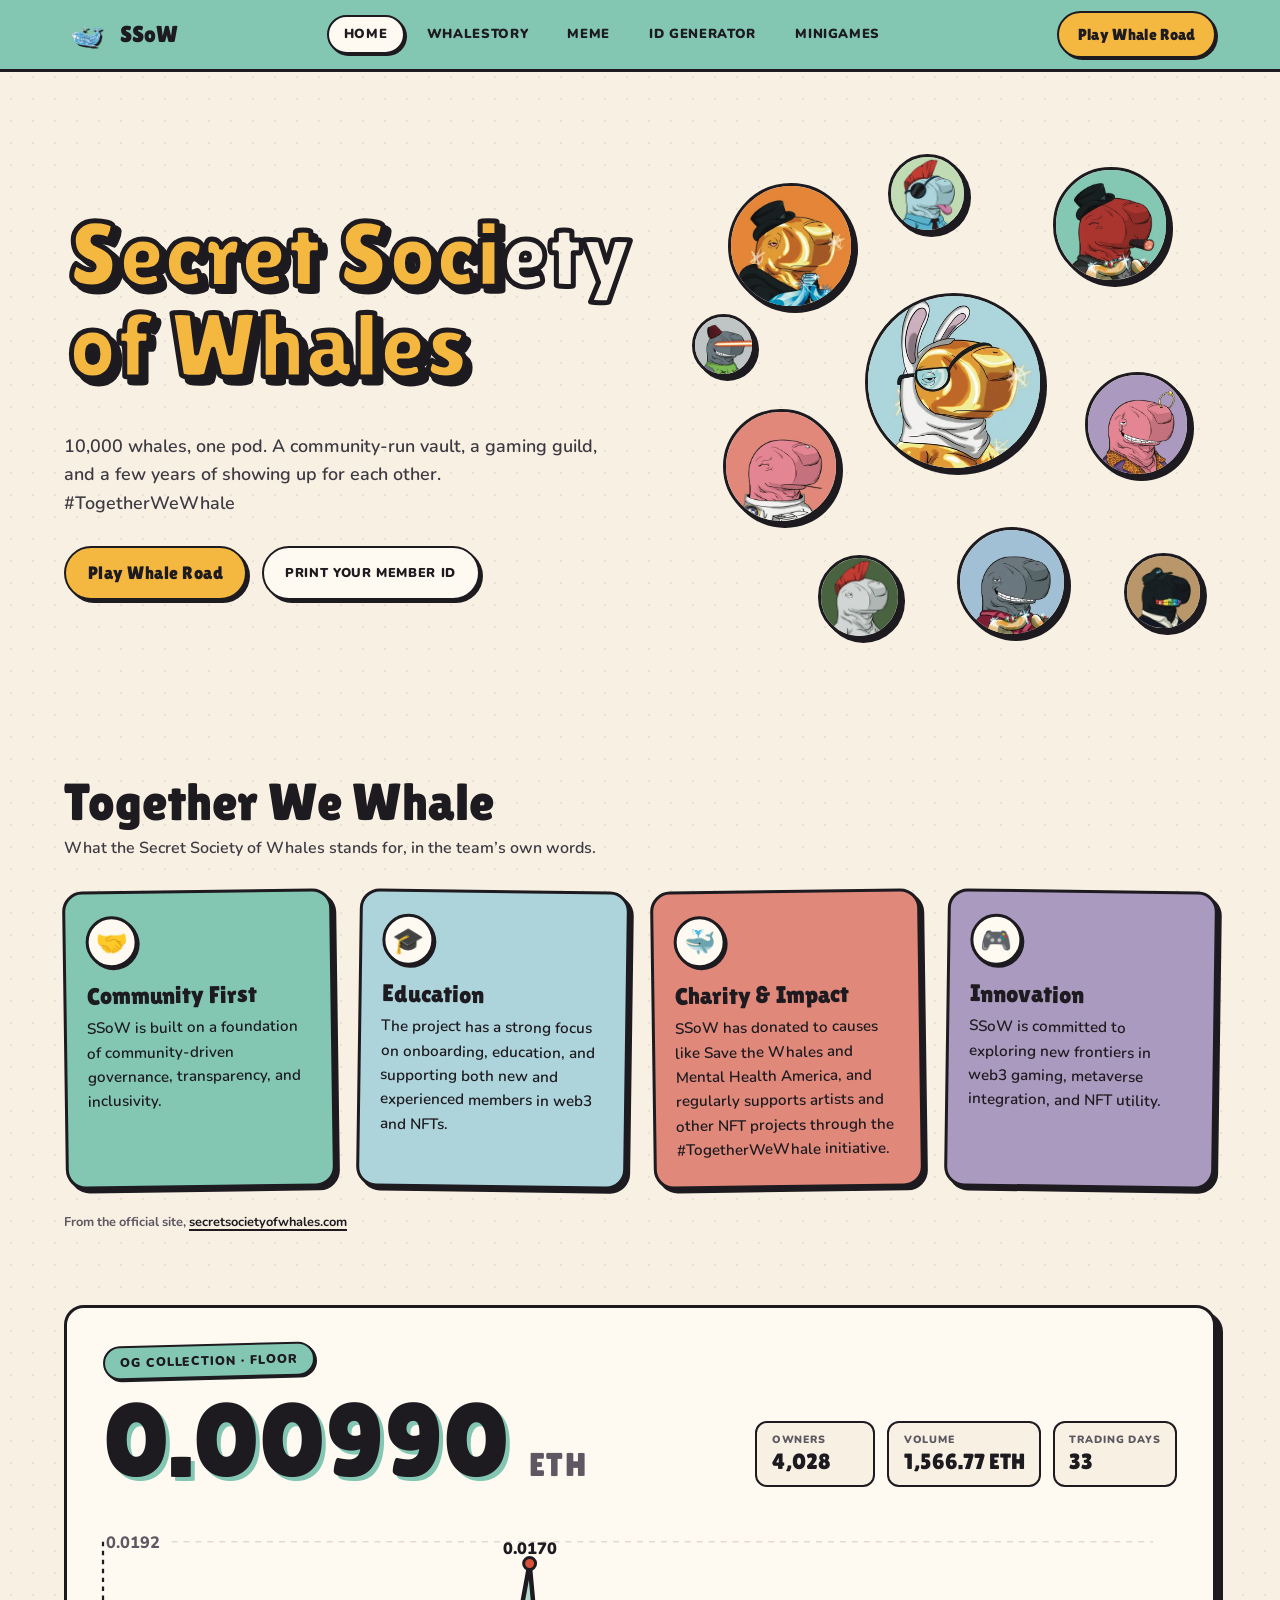
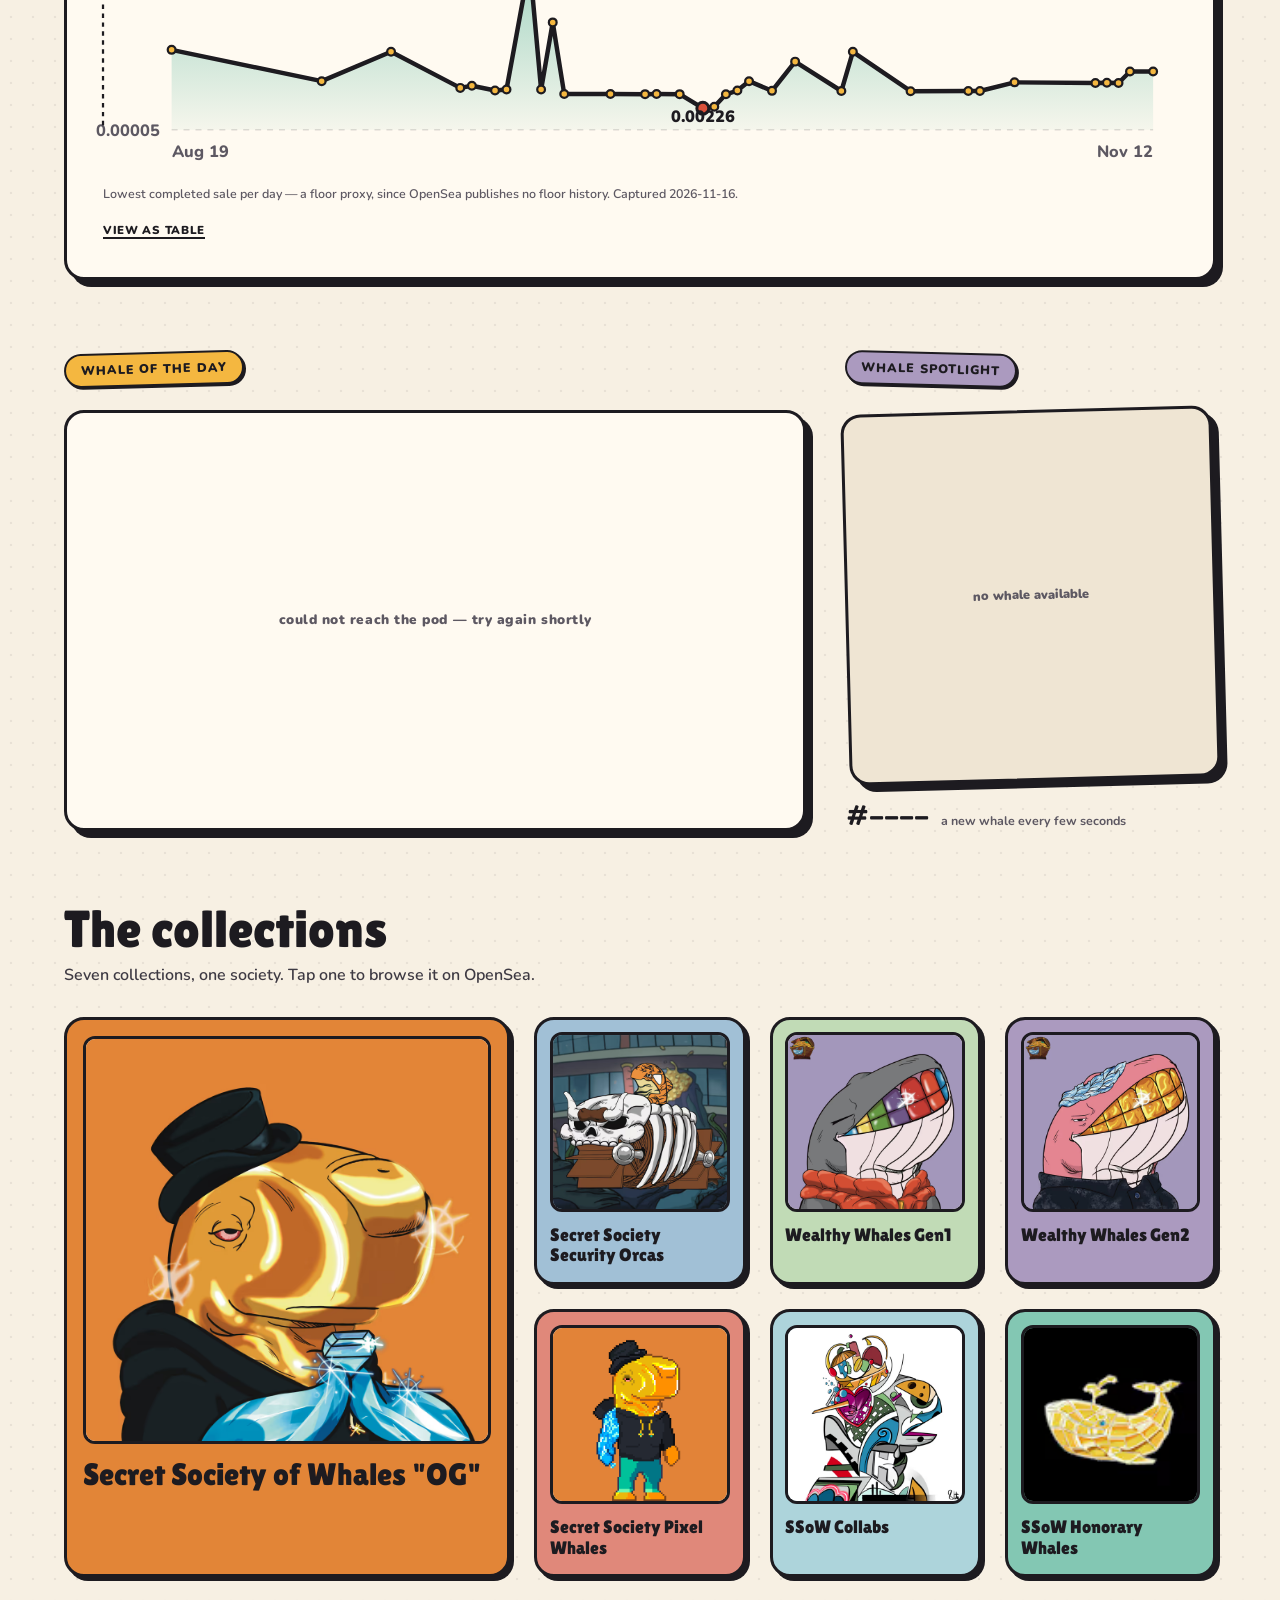
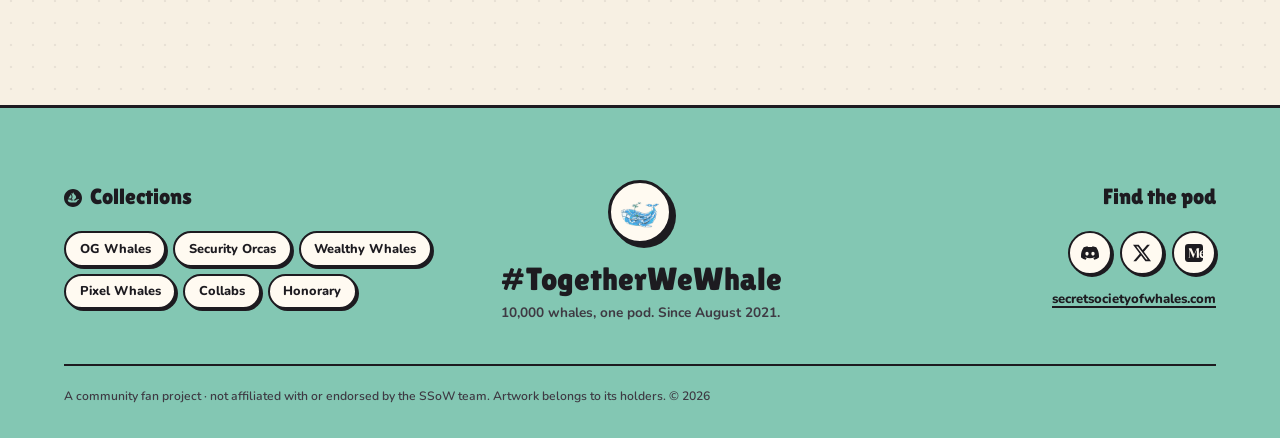
==== commit f394ce42: "Add "Together We Whale" to the home page What SSoW stands for, quoted from the official site and cre" ====
--- a/index.html
+++ b/index.html
@@ -90,6 +90,38 @@
         </div>
     </section>
 
+    <!-- What SSoW stands for, quoted from the official site, credited below -->
+    <section class="About" aria-labelledby="aboutTitle">
+        <h2 class="Section-title" id="aboutTitle">Together We Whale</h2>
+        <p class="Section-lede">What the Secret Society of Whales stands for, in the team&rsquo;s own words.</p>
+
+        <ul class="Pillars">
+            <li class="Pillar">
+                <span class="Pillar-icon" aria-hidden="true">&#x1F91D;</span>
+                <h3>Community First</h3>
+                <p>SSoW is built on a foundation of community-driven governance, transparency, and inclusivity.</p>
+            </li>
+            <li class="Pillar">
+                <span class="Pillar-icon" aria-hidden="true">&#x1F393;</span>
+                <h3>Education</h3>
+                <p>The project has a strong focus on onboarding, education, and supporting both new and experienced members in web3 and NFTs.</p>
+            </li>
+            <li class="Pillar">
+                <span class="Pillar-icon" aria-hidden="true">&#x1F433;</span>
+                <h3>Charity &amp; Impact</h3>
+                <p>SSoW has donated to causes like Save the Whales and Mental Health America, and regularly supports artists and other NFT projects through the #TogetherWeWhale initiative.</p>
+            </li>
+            <li class="Pillar">
+                <span class="Pillar-icon" aria-hidden="true">&#x1F3AE;</span>
+                <h3>Innovation</h3>
+                <p>SSoW is committed to exploring new frontiers in web3 gaming, metaverse integration, and NFT utility.</p>
+            </li>
+        </ul>
+
+        <p class="About-source">From the official site,
+            <a href="https://www.secretsocietyofwhales.com/" target="_blank" rel="noopener noreferrer">secretsocietyofwhales.com</a></p>
+    </section>
+
     <section class="Floor" data-floor-chart aria-label="OG collection floor price"></section>
 
     <div class="Pair">
--- a/index.css
+++ b/index.css
@@ -4,7 +4,65 @@
    collections.
    ============================================================ */
 
-.Floor, .Pair, .Collections { margin-top: clamp(2.5rem, 6vw, 4.5rem); }
+.About, .Floor, .Pair, .Collections { margin-top: clamp(2.5rem, 6vw, 4.5rem); }
+
+/* ------------------------------------------------------------
+   Together We Whale — four pillars, four backdrop colours
+   ------------------------------------------------------------ */
+
+.Pillars {
+    display: grid;
+    grid-template-columns: repeat(4, minmax(0, 1fr));
+    gap: clamp(1rem, 2vw, 1.5rem);
+    list-style: none;
+}
+
+.Pillar {
+    --card: var(--bg-turquoise);
+    position: relative;
+    padding: 1.4rem 1.25rem 1.5rem;
+    background: var(--card);
+    border: var(--line) solid var(--ink);
+    border-radius: var(--radius);
+    box-shadow: var(--pop);
+    transform: rotate(-0.8deg);
+    transition: transform 0.15s ease, box-shadow 0.15s ease;
+}
+
+.Pillar:nth-child(2) { --card: var(--bg-lightblue); transform: rotate(0.8deg); }
+.Pillar:nth-child(3) { --card: var(--bg-coral); }
+.Pillar:nth-child(4) { --card: var(--bg-purple); transform: rotate(0.8deg); }
+
+.Pillar:hover { transform: translate(-3px, -3px) rotate(0); box-shadow: var(--pop-lg); }
+
+.Pillar-icon {
+    display: grid;
+    place-items: center;
+    width: 3.25rem;
+    height: 3.25rem;
+    margin-bottom: 0.9rem;
+    font-size: 1.6rem;
+    line-height: 1;
+    background: var(--paper);
+    border: var(--line) solid var(--ink);
+    border-radius: 50%;
+    box-shadow: var(--pop-sm);
+}
+
+.Pillar h3 {
+    margin-bottom: 0.45rem;
+    font-family: var(--font-display);
+    font-size: 1.5rem;
+    font-weight: 400;
+    line-height: 1.1;
+    color: var(--ink);
+}
+
+.Pillar p { font-size: 0.95rem; font-weight: 600; line-height: 1.6; color: var(--ink); }
+
+.About-source { margin-top: 1.5rem; font-size: 0.8rem; font-weight: 700; color: var(--ink-3); }
+.About-source a { color: var(--ink); text-decoration: underline; text-decoration-thickness: 2px; text-underline-offset: 3px; }
+.About-source a:hover { color: var(--accent); }
 
 /* ------------------------------------------------------------
    Hero — the title on the left, the pod of whales on the right
@@ -409,6 +467,7 @@
    ------------------------------------------------------------ */
 
 @media (max-width: 1000px) {
+    .Pillars { grid-template-columns: repeat(2, minmax(0, 1fr)); }
     .Pair { grid-template-columns: 1fr; }
     .Spotlight-frame { max-width: 360px; }
 
@@ -441,6 +500,7 @@
     .Floor-stats > div { min-width: 0; flex: 1 1 6rem; }
     .Collection { grid-template-columns: 1fr 1fr; }
     .Collection > .OG-Whales a { font-size: 1.3rem; }
+    .Pillars { grid-template-columns: 1fr; }
     .Collection a { font-size: 0.95rem; padding: 0.6rem 0.6rem 0.8rem; }
     .Hero-actions .Btn { flex: 1 1 auto; }
 }
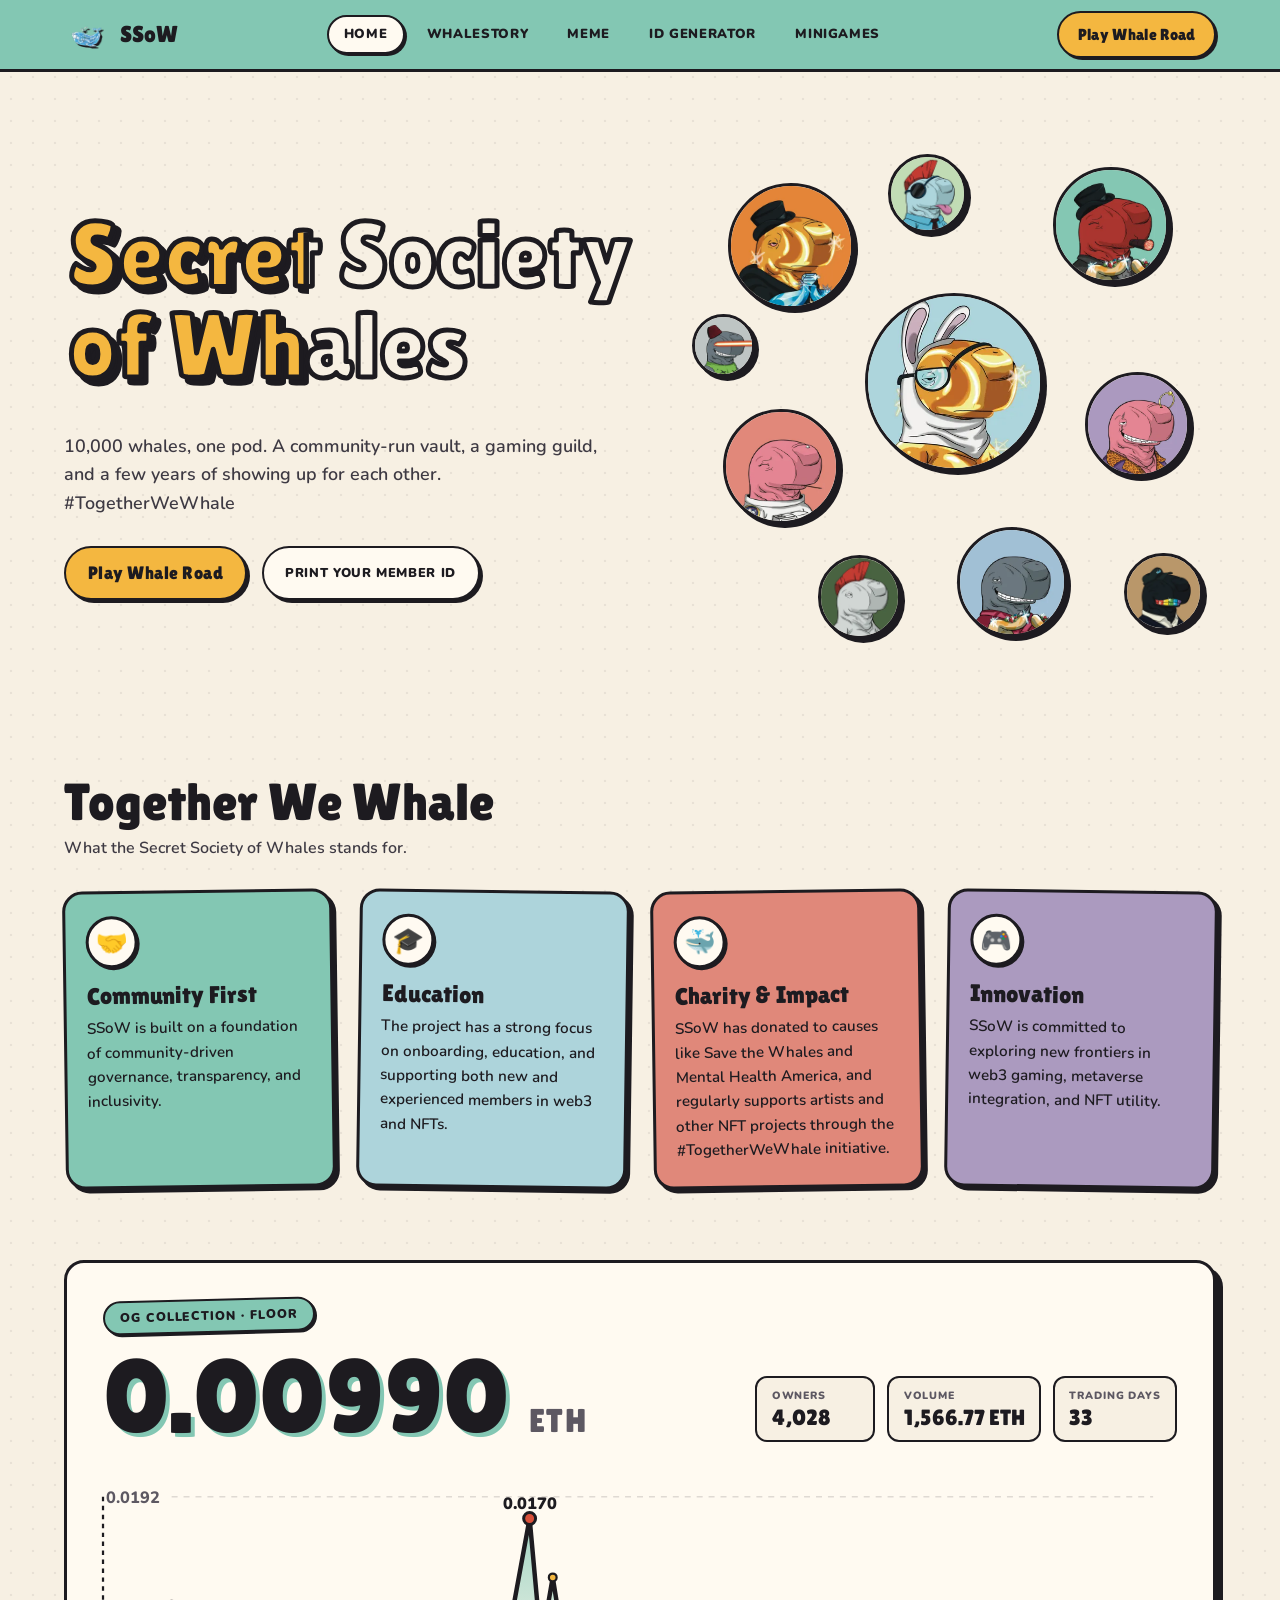
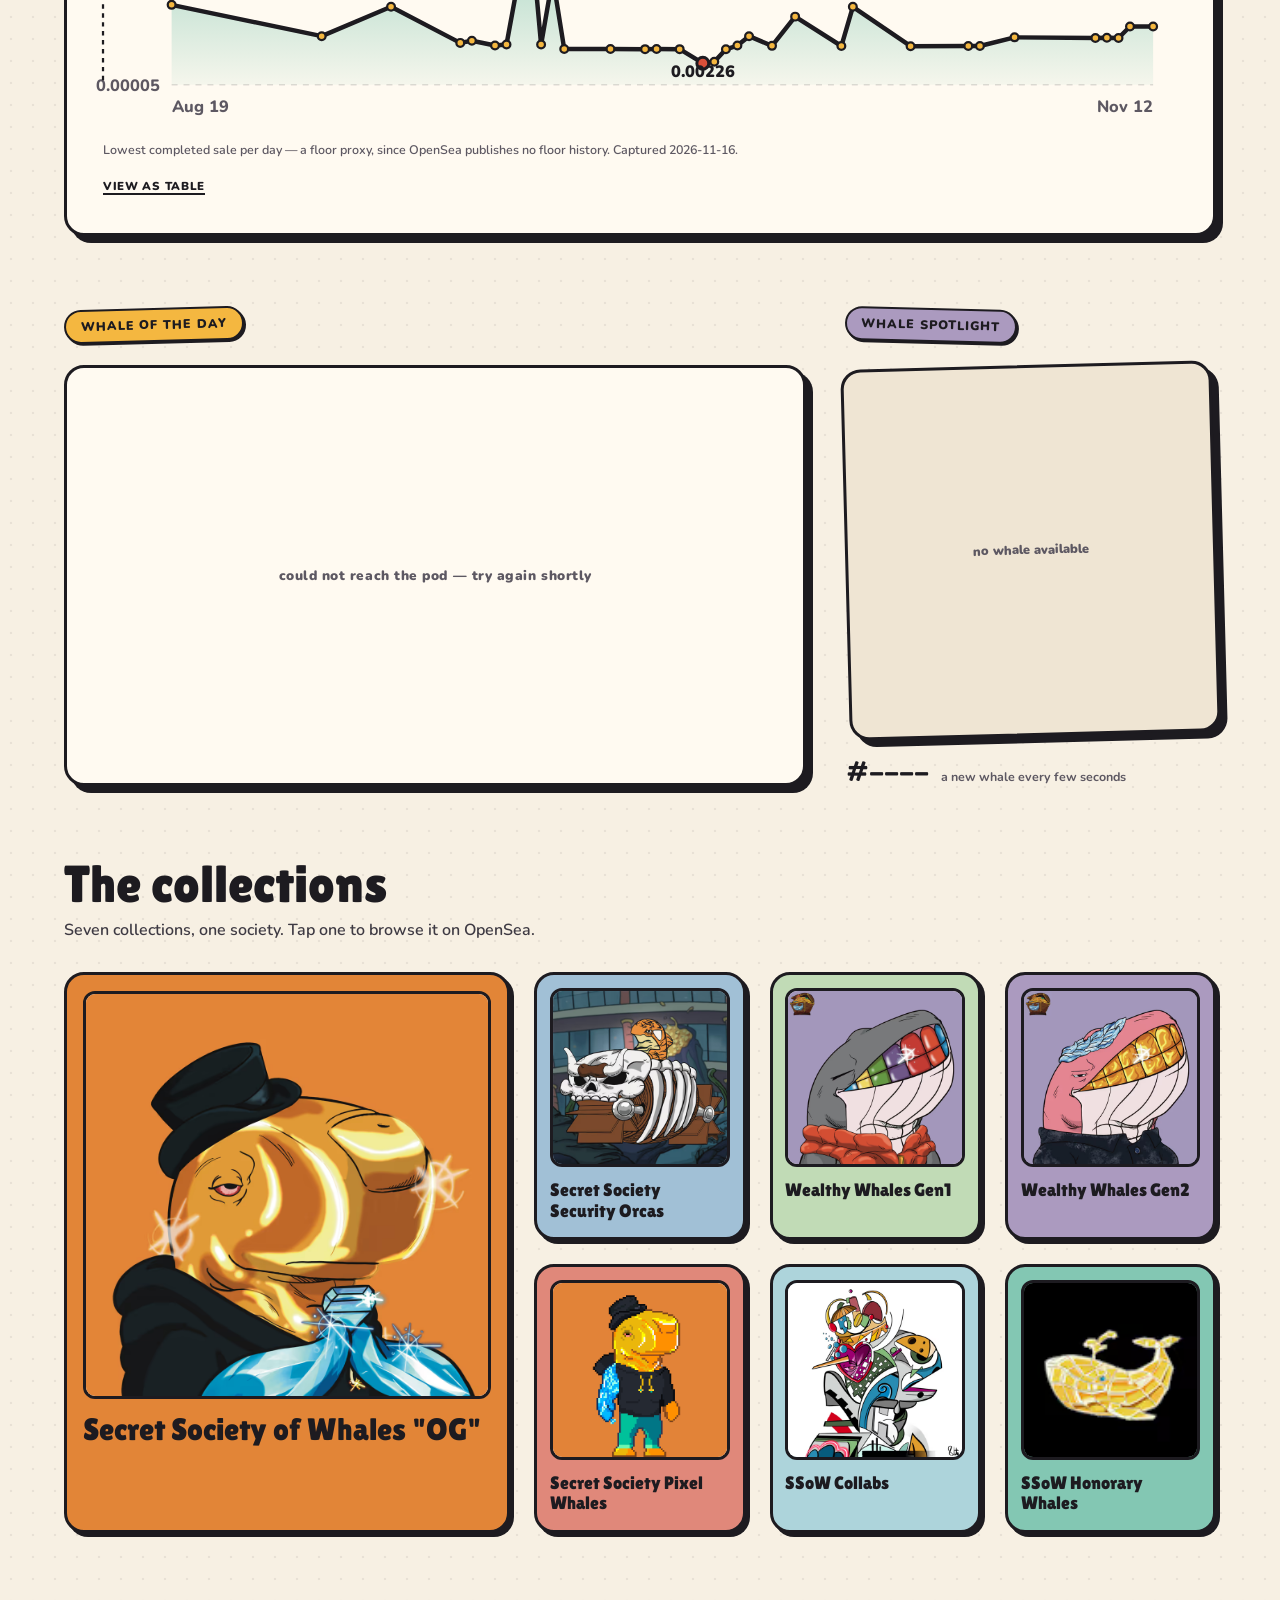
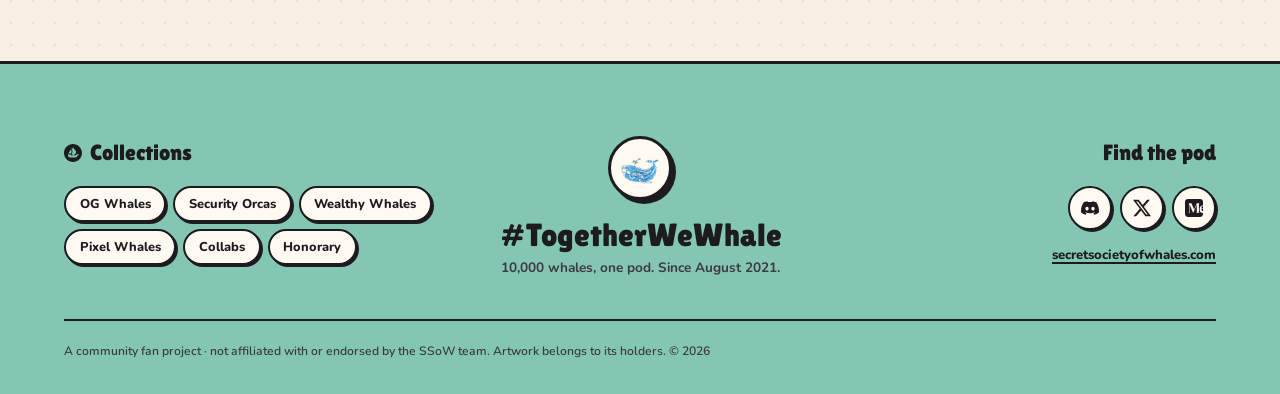
==== commit e983902d: "Drop the source credit under "Together We Whale" The team approved using their pillars on this site," ====
--- a/index.html
+++ b/index.html
@@ -90,10 +90,10 @@
         </div>
     </section>
 
-    <!-- What SSoW stands for, quoted from the official site, credited below -->
+    <!-- What SSoW stands for (the project's own pillars, used with the team's OK) -->
     <section class="About" aria-labelledby="aboutTitle">
         <h2 class="Section-title" id="aboutTitle">Together We Whale</h2>
-        <p class="Section-lede">What the Secret Society of Whales stands for, in the team&rsquo;s own words.</p>
+        <p class="Section-lede">What the Secret Society of Whales stands for.</p>
 
         <ul class="Pillars">
             <li class="Pillar">
@@ -117,9 +117,6 @@
                 <p>SSoW is committed to exploring new frontiers in web3 gaming, metaverse integration, and NFT utility.</p>
             </li>
         </ul>
-
-        <p class="About-source">From the official site,
-            <a href="https://www.secretsocietyofwhales.com/" target="_blank" rel="noopener noreferrer">secretsocietyofwhales.com</a></p>
     </section>
 
     <section class="Floor" data-floor-chart aria-label="OG collection floor price"></section>
--- a/index.css
+++ b/index.css
@@ -59,10 +59,6 @@
 }
 
 .Pillar p { font-size: 0.95rem; font-weight: 600; line-height: 1.6; color: var(--ink); }
-
-.About-source { margin-top: 1.5rem; font-size: 0.8rem; font-weight: 700; color: var(--ink-3); }
-.About-source a { color: var(--ink); text-decoration: underline; text-decoration-thickness: 2px; text-underline-offset: 3px; }
-.About-source a:hover { color: var(--accent); }
 
 /* ------------------------------------------------------------
    Hero — the title on the left, the pod of whales on the right
